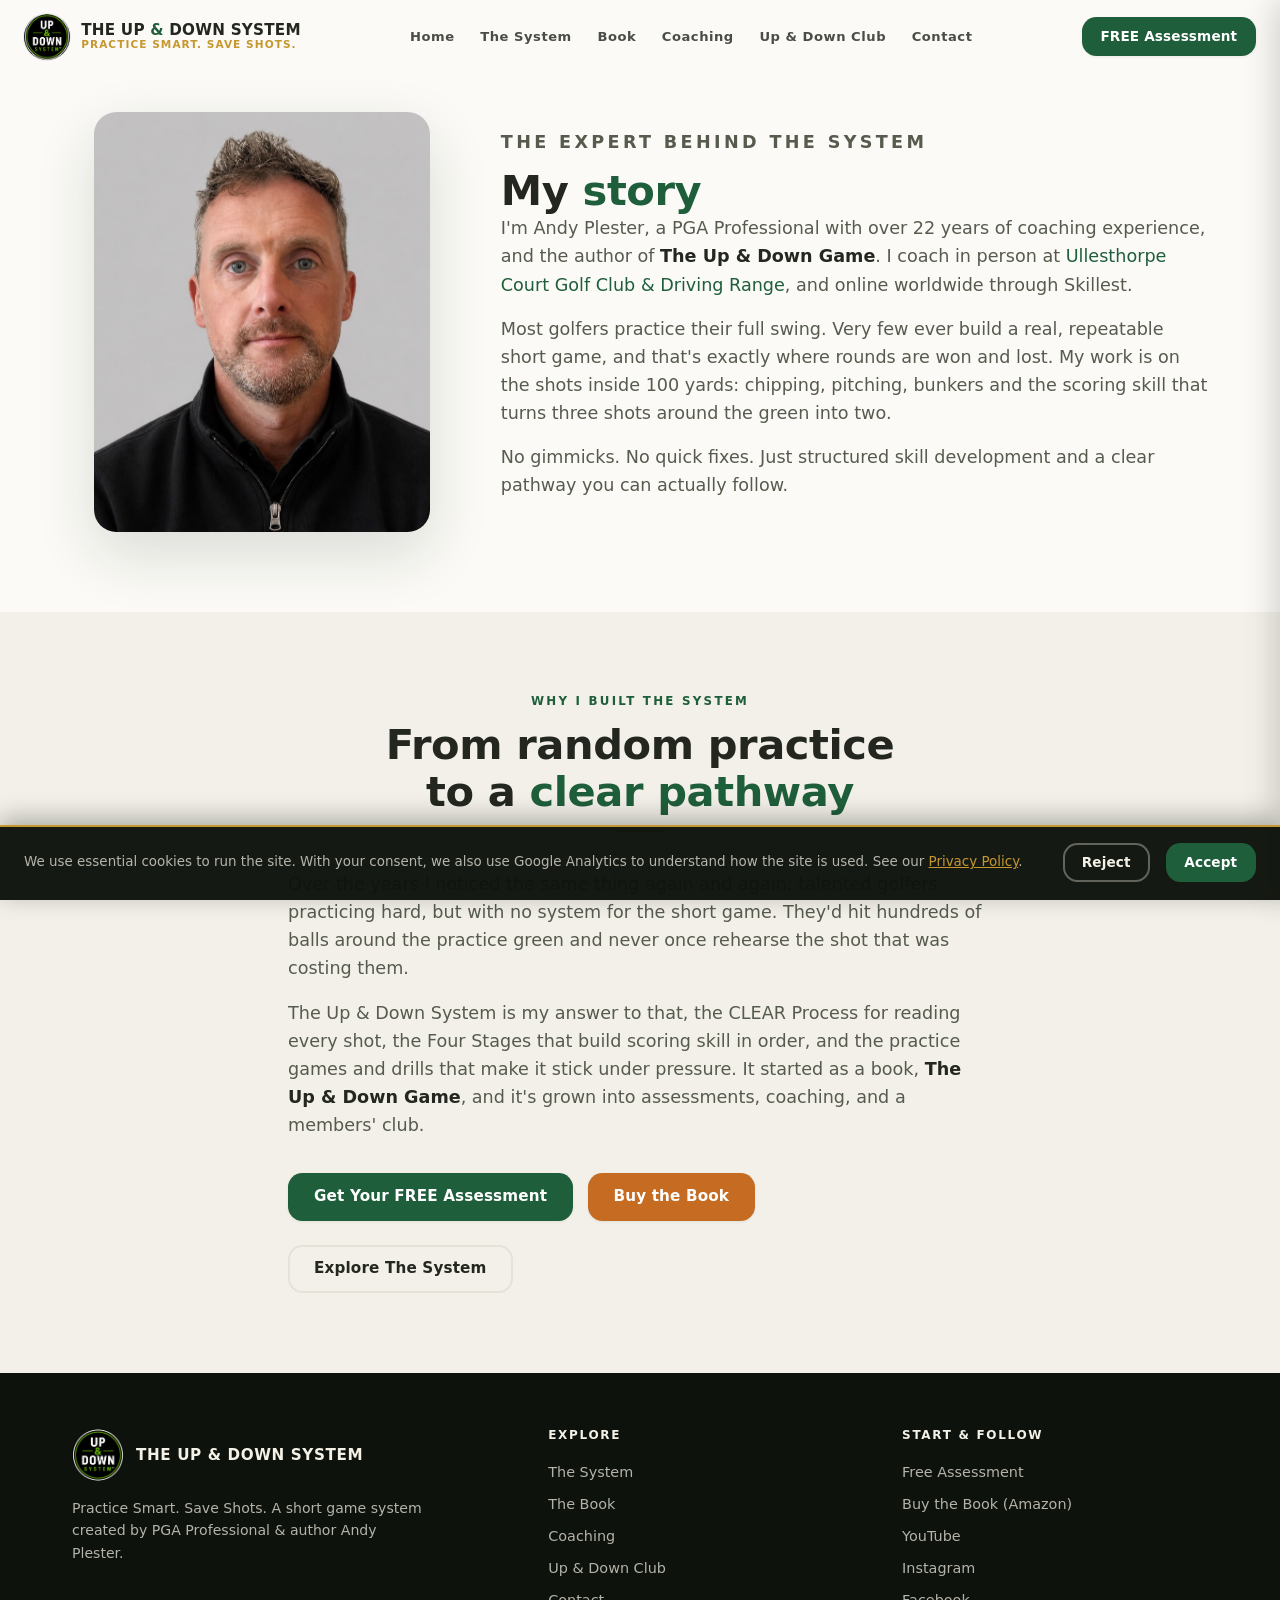
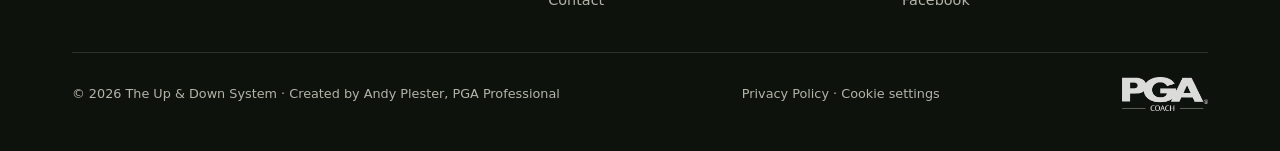
==== about.html @ eadbabe5 "Preview of number 20" ====
<!DOCTYPE html>
<html lang="en">
<head><meta name="robots" content="noindex, nofollow">
  <meta http-equiv="Content-Security-Policy" data-desk="site-policy" content="default-src 'self'; script-src 'self' 'unsafe-inline' https://www.googletagmanager.com/gtag/js; style-src 'self' 'unsafe-inline' https://fonts.googleapis.com; font-src 'self' https://fonts.gstatic.com data:; img-src 'self' data: https://www.google-analytics.com https://www.googletagmanager.com https://i.ytimg.com; media-src 'self'; connect-src 'self' https://www.google-analytics.com https://*.google-analytics.com https://*.analytics.google.com https://www.googletagmanager.com; frame-src https://www.youtube-nocookie.com https://www.youtube.com; form-action 'self' https://api.web3forms.com https://andyplestergolf.com; object-src 'none'; base-uri 'self'; worker-src 'none'; manifest-src 'self'">
  <meta charset="UTF-8">
  <meta name="viewport" content="width=device-width, initial-scale=1.0">
  <title>Andy Plester, The Story Behind The Up &amp; Down System</title>
  <meta name="description" content="Andy Plester is a PGA Professional and author of The Up & Down Game, with 22+ years helping golfers save shots around the green.">
  <link rel="canonical" href="https://andyplestergolf.com/about.html">
  <link rel="icon" href="logo-badge.jpeg">
  <link rel="preconnect" href="https://fonts.googleapis.com">
  <link rel="preconnect" href="https://fonts.gstatic.com" crossorigin>
  <link href="https://fonts.googleapis.com/css2?family=Syne:wght@400;500;600;700;800&display=swap" rel="stylesheet">
  <script>document.documentElement.className += " js";</script>
  <link rel="stylesheet" href="brand.css">
</head>
<body>
  <header class="site-header is-scrolled" id="top">
    <a href="index.html" class="brand-lockup" aria-label="The Up & Down System, home">
      <img src="logo-badge.jpeg" alt="The Up & Down System logo" width="46" height="46" class="brand-badge">
      <span class="brand-text">
        <span class="brand-name">THE UP <span class="amp">&amp;</span> DOWN SYSTEM</span>
        <span class="brand-strap">Practice Smart. Save Shots.</span>
      </span>
    </a>
    <nav class="nav" aria-label="Main">
      <a href="index.html" class="nav-link">Home</a>
      <a href="index.html#system" class="nav-link">The System</a>
      <a href="book.html" class="nav-link">Book</a>
      <a href="coaching.html" class="nav-link">Coaching</a>
      <a href="index.html#club" class="nav-link">Up &amp; Down Club</a>
      <a href="index.html#connect" class="nav-link">Contact</a>
    </nav>
    <a href="https://skillest.com/coach/andyplester#evaluation" class="btn btn-assessment btn-sm header-cta" target="_blank" rel="noopener">FREE Assessment</a>
    <button type="button" class="menu-toggle" aria-label="Open menu" aria-expanded="false" aria-controls="mobile-menu">
      <span class="menu-toggle-bar"></span><span class="menu-toggle-bar"></span><span class="menu-toggle-bar"></span>
    </button>
  </header>
  <nav class="mobile-menu" id="mobile-menu" aria-label="Mobile" aria-hidden="true">
    <a href="index.html" class="mobile-link">Home</a>
    <a href="index.html#system" class="mobile-link">The System</a>
    <a href="book.html" class="mobile-link">Book</a>
    <a href="coaching.html" class="mobile-link">Coaching</a>
    <a href="index.html#club" class="mobile-link">Up &amp; Down Club</a>
    <a href="index.html#connect" class="mobile-link">Contact</a>
    <a href="https://skillest.com/coach/andyplester#evaluation" class="btn btn-assessment" target="_blank" rel="noopener">Get Your FREE Assessment</a>
  </nav>
  <div class="menu-backdrop" aria-hidden="true"></div>

  <main>
    <section class="section" style="padding-top:calc(var(--header-h) + 2rem)">
      <div class="wrap">
        <div class="about-grid">
          <div class="about-photo reveal">
            <div class="media-frame">
              <img class="zoom" src="andy-portrait.jpeg" alt="Andy Plester, PGA Professional" width="1638" height="2048">
            </div>
          </div>
          <div class="about-body reveal">
            <p class="eyebrow">The expert behind the system</p>
            <h1 class="section-title">My <em>story</em></h1>
            <p>I'm Andy Plester, a PGA Professional with over 22 years of coaching experience, and the author of <strong>The Up &amp; Down Game</strong>. I coach in person at <a href="https://maps.google.com/?q=Ullesthorpe+Court+Golf+Club" target="_blank" rel="noopener">Ullesthorpe Court Golf Club &amp; Driving Range</a>, and online worldwide through Skillest.</p>
            <p>Most golfers practice their full swing. Very few ever build a real, repeatable short game, and that's exactly where rounds are won and lost. My work is on the shots inside 100 yards: chipping, pitching, bunkers and the scoring skill that turns three shots around the green into two.</p>
            <p>No gimmicks. No quick fixes. Just structured skill development and a clear pathway you can actually follow.</p>
          </div>
        </div>
      </div>
    </section>

    <section class="section" style="background:var(--panel)">
      <div class="wrap">
        <div class="section-head center reveal">
          <p class="eyebrow">Why I built the system</p>
          <h2 class="section-title">From random practice to a <em>clear pathway</em></h2>
          <div class="gold-rule"></div>
        </div>
        <div class="about-body reveal" style="max-width:44rem;margin:0 auto">
          <p>Over the years I noticed the same thing again and again: talented golfers practicing hard, but with no system for the short game. They'd hit hundreds of balls around the practice green and never once rehearse the shot that was costing them.</p>
          <p>The Up &amp; Down System is my answer to that, the CLEAR Process for reading every shot, the Four Stages that build scoring skill in order, and the practice games and drills that make it stick under pressure. It started as a book, <strong>The Up &amp; Down Game</strong>, and it's grown into assessments, coaching, and a members' club.</p>
          <div class="hero-cta" style="margin-top:1.5rem">
            <a href="https://skillest.com/coach/andyplester#evaluation" class="btn btn-assessment" target="_blank" rel="noopener">Get Your FREE Assessment</a>
            <a href="https://www.amazon.co.uk/dp/B0H3FBJCKP" class="btn btn-book" target="_blank" rel="noopener">Buy the Book</a>
            <a href="index.html#system" class="btn btn-ghost">Explore The System</a>
          </div>
        </div>
      </div>
    </section>
  </main>

  <footer class="site-footer">
    <div class="wrap">
      <div class="footer-top">
        <div>
          <div class="footer-brand">
            <img src="logo-badge.jpeg" alt="" width="52" height="52">
            <span class="fb-name">The Up &amp; Down System</span>
          </div>
          <p class="footer-strap">Practice Smart. Save Shots. A short game system created by PGA Professional &amp; author Andy Plester.</p>
        </div>
        <div class="footer-col">
          <h4>Explore</h4>
          <a href="index.html#system">The System</a>
          <a href="book.html">The Book</a>
          <a href="coaching.html">Coaching</a>
          <a href="index.html#club">Up &amp; Down Club</a>
          <a href="index.html#connect">Contact</a>
        </div>
        <div class="footer-col">
          <h4>Start &amp; Follow</h4>
          <a href="https://skillest.com/coach/andyplester#evaluation" target="_blank" rel="noopener">Free Assessment</a>
          <a href="https://www.amazon.co.uk/dp/B0H3FBJCKP" target="_blank" rel="noopener">Buy the Book (Amazon)</a>
          <a href="https://www.youtube.com/@andyplestergolf" target="_blank" rel="noopener">YouTube</a>
          <a href="https://www.instagram.com/andyplestergolf/" target="_blank" rel="noopener">Instagram</a>
          <a href="https://www.facebook.com/andyplestergolf/" target="_blank" rel="noopener">Facebook</a>
        </div>
      </div>
      <div class="footer-bottom">
        <span>© 2026 The Up &amp; Down System · Created by Andy Plester, PGA Professional</span>
        <span><a href="privacy.html">Privacy Policy</a> · <a href="#" data-cookie-settings>Cookie settings</a></span>
        <img src="PGA_Coach%20(1).png" alt="PGA Coach" class="footer-pga" width="120" height="34">
      </div>
    </div>
  </footer>

  <script src="brand.js"></script>
</body>
</html>
---- brand.css ----
/* ============================================================
   THE UP & DOWN SYSTEM — brand design system (light / premium)
   Deep Green #1F5E3B · Gold accent · White · Charcoal
   Single source of truth for all pages.
   ============================================================ */
:root{
  /* brand */
  --green:#1F5E3B; --green-dark:#17492D; --green-deep:#0E2A1B;
  --green-tint:rgba(31,94,59,.06); --green-line:rgba(31,94,59,.18);
  --gold:#C6972F; --gold-soft:#E8D9A0; --gold-tint:rgba(198,151,47,.14);
  /* CTA family */
  --orange:#C56B22; --orange-dark:#A85718;   /* Buy the Book */
  --blue:#2A5C8A;   --blue-dark:#224B72;      /* Join Coaching */
  /* surfaces + ink */
  --bg:#FBFAF6; --surface:#FFFFFF; --panel:#F2F0E8; --panel-2:#ECE9DE;
  --dark:#0E120C;                              /* near-black showcase band */
  --ink:#23271F; --ink-soft:#565B4E; --ink-faint:#8A8F81; --line:#E5E2D7;
  --on-dark:#F4F1E6; --on-dark-soft:rgba(244,241,230,.72);
  /* radius + shadow + type */
  --radius-s:.55rem; --radius:.9rem; --radius-l:1.4rem; --pill:999px;
  --shadow-sm:0 1px 3px rgba(20,40,30,.07);
  --shadow:0 8px 26px rgba(20,40,30,.10);
  --shadow-lg:0 22px 60px rgba(20,40,30,.14);
  --font-display:"Syne",system-ui,-apple-system,"Segoe UI",sans-serif;
  --font-sans:system-ui,-apple-system,"Segoe UI",Roboto,Helvetica,Arial,sans-serif;
  --maxw:74rem;
  --header-h:5rem;
}

*,*::before,*::after{box-sizing:border-box}
html{scroll-behavior:smooth}
body{margin:0;background:var(--bg);color:var(--ink);font-family:var(--font-sans);
  line-height:1.6;-webkit-font-smoothing:antialiased;font-size:16px}
a{color:var(--green);text-decoration:none}
a:hover{text-decoration:underline}
img{max-width:100%;display:block}
h1,h2,h3,h4{font-family:var(--font-display);font-weight:700;line-height:1.12;
  letter-spacing:-.01em;text-wrap:balance;margin:0;color:var(--ink)}
p{margin:0 0 1rem}
strong{color:var(--ink)}
:focus-visible{outline:3px solid var(--gold);outline-offset:2px;border-radius:3px}

.wrap{max-width:var(--maxw);margin:0 auto;padding:0 1.5rem}
.eyebrow{font-size:.74rem;font-weight:700;letter-spacing:.19em;text-transform:uppercase;
  color:var(--green);margin:0 0 .7rem}
.eyebrow.on-dark{color:var(--gold)}
.lead{font-size:1.12rem;color:var(--ink-soft)}
.muted{color:var(--ink-soft)}
.center{text-align:center}
.gold-rule{height:2px;width:3rem;background:var(--gold);border-radius:2px;margin:.9rem 0 0}
.center .gold-rule{margin-left:auto;margin-right:auto}

/* ---------- buttons ---------- */
.btn{display:inline-flex;align-items:center;justify-content:center;text-align:center;gap:.5rem;font-family:var(--font-sans);
  font-weight:700;font-size:.95rem;letter-spacing:.01em;line-height:1;
  padding:.9rem 1.5rem;border-radius:var(--radius);border:2px solid transparent;
  cursor:pointer;transition:transform .15s ease,box-shadow .2s ease,background .2s ease,color .2s;
  box-shadow:var(--shadow-sm)}
.btn:hover{text-decoration:none;transform:translateY(-2px);box-shadow:var(--shadow)}
.btn-assessment{background:var(--green);color:#fff}
.btn-assessment:hover{background:var(--green-dark);color:#fff}
.btn-book{background:var(--orange);color:#fff}
.btn-book:hover{background:var(--orange-dark);color:#fff}
.btn-coaching{background:var(--blue);color:#fff}
.btn-coaching:hover{background:var(--blue-dark);color:#fff}
.btn-gold{background:var(--gold);color:#2A2410}
.btn-gold:hover{background:#B3861F;color:#2A2410}
.btn-white{background:#fff;color:var(--ink);border-color:var(--line)}
.btn-white:hover{background:#fff;color:var(--green);border-color:var(--green)}
.btn-dark{background:var(--dark);color:#fff}
.btn-dark:hover{background:#23271F;color:#fff}
.btn-ghost{background:transparent;color:var(--ink);border-color:var(--line);box-shadow:none}
.btn-ghost:hover{border-color:var(--green);color:var(--green);background:var(--green-tint)}
.btn-ghost.on-dark{color:var(--on-dark);border-color:rgba(244,241,230,.35)}
.btn-ghost.on-dark:hover{border-color:var(--gold);color:var(--gold);background:rgba(198,151,47,.1)}
.btn-lg{padding:1.05rem 1.9rem;font-size:1.02rem}
.btn-sm{padding:.65rem 1.05rem;font-size:.85rem}

/* ---------- header ---------- */
.site-header{position:fixed;top:0;left:0;right:0;z-index:100;
  display:flex;align-items:center;justify-content:space-between;gap:1.25rem;
  padding:.85rem 1.5rem;background:rgba(251,250,246,0);
  transition:background .3s ease,box-shadow .3s ease,border-color .3s;
  border-bottom:1px solid transparent}
.site-header.is-scrolled{background:rgba(251,250,246,.92);backdrop-filter:blur(10px);
  box-shadow:var(--shadow-sm);border-bottom-color:var(--line)}
.brand-lockup{display:flex;align-items:center;gap:.7rem;flex-shrink:0}
.brand-lockup:hover{text-decoration:none}
.brand-badge{width:46px;height:46px;border-radius:50%;object-fit:cover;flex:none;
  box-shadow:0 0 0 1px rgba(0,0,0,.06)}
.brand-text{display:flex;flex-direction:column;line-height:1.05}
.brand-name{font-family:var(--font-sans);font-weight:800;font-size:.95rem;
  letter-spacing:.015em;text-transform:uppercase;color:var(--ink);line-height:1}
.brand-name .amp{color:var(--green)}
.brand-strap{font-size:.66rem;letter-spacing:.1em;text-transform:uppercase;color:var(--gold);font-weight:700}
.nav{display:flex;align-items:center;gap:1.6rem}
.nav-link{font-size:.82rem;font-weight:600;letter-spacing:.04em;color:var(--ink);opacity:.82;
  transition:opacity .2s,color .2s}
.nav-link:hover{opacity:1;color:var(--green);text-decoration:none}
.nav-link .soon{font-size:.6rem;letter-spacing:.08em;text-transform:uppercase;color:var(--gold);
  vertical-align:super;margin-left:.15rem;font-weight:700}
.header-cta{flex-shrink:0}
.menu-toggle{display:none;width:44px;height:44px;border:none;background:transparent;
  flex-direction:column;justify-content:center;align-items:center;gap:5px;cursor:pointer;
  -webkit-tap-highlight-color:transparent}
.menu-toggle-bar{width:22px;height:2px;background:var(--ink);border-radius:2px;
  transition:transform .25s,opacity .25s}
.site-header.is-open .menu-toggle-bar:nth-child(1){transform:translateY(7px) rotate(45deg)}
.site-header.is-open .menu-toggle-bar:nth-child(2){opacity:0}
.site-header.is-open .menu-toggle-bar:nth-child(3){transform:translateY(-7px) rotate(-45deg)}

.mobile-menu{position:fixed;top:0;right:0;width:300px;max-width:86vw;height:100dvh;
  background:var(--surface);box-shadow:-6px 0 30px rgba(0,0,0,.16);
  padding:5.5rem 1.5rem 2rem;display:flex;flex-direction:column;gap:.35rem;z-index:98;
  transform:translateX(100%);transition:transform .3s ease}
.site-header.is-open ~ .mobile-menu,.mobile-menu.is-open{transform:translateX(0)}
.mobile-link{font-size:1rem;font-weight:600;color:var(--ink);padding:.85rem 0;
  border-bottom:1px solid var(--line)}
.mobile-link:hover{color:var(--green);text-decoration:none}
.mobile-menu .btn{margin-top:1.1rem;justify-content:center}
.menu-backdrop{position:fixed;inset:0;background:rgba(14,18,12,.5);z-index:97;opacity:0;
  pointer-events:none;transition:opacity .3s}
.menu-backdrop.is-visible{opacity:1;pointer-events:auto}

/* ---------- sections ---------- */
.section{padding:5rem 0}
.section-tight{padding:3.25rem 0}
.section-head{max-width:44rem;margin:0 0 2.4rem}
.section-head.center{margin-left:auto;margin-right:auto}
.section-title{font-size:clamp(1.7rem,4vw,2.6rem)}
.section-title em{font-style:normal;color:var(--green)}
.section-intro{margin:.85rem 0 0;font-size:1.08rem;color:var(--ink-soft)}

/* ---------- hero ---------- */
.hero{padding:calc(var(--header-h) + 2.5rem) 0 4rem;position:relative;overflow:hidden}
.hero-grid{display:grid;gap:2.5rem;align-items:center;grid-template-columns:1fr}
@media(min-width:900px){.hero-grid{grid-template-columns:1.05fr .95fr;gap:3.5rem}}
.hero h1{font-size:clamp(2.3rem,5.6vw,4rem);line-height:1.05;margin:.4rem 0 0}
.hero h1 em{font-style:normal;color:var(--green)}
.hero-sub{font-size:1.15rem;color:var(--ink-soft);margin:1.3rem 0 .4rem;max-width:34rem}
.hero-credit{display:inline-flex;align-items:center;gap:.7rem;margin:0 0 1.9rem;
  background:var(--surface);border:1px solid var(--line);border-radius:var(--pill);
  padding:.4rem .9rem .4rem .45rem;box-shadow:var(--shadow-sm)}
.hero-credit img{width:42px;height:42px;border-radius:50%;object-fit:cover;flex:none;
  box-shadow:0 0 0 2px var(--gold)}
.hero-credit span{font-size:.82rem;line-height:1.3;color:var(--ink-soft)}
.hero-credit b{color:var(--ink);font-size:.9rem}
.hero-cta{display:flex;flex-wrap:wrap;gap:.9rem}
.hero-modes{display:flex;flex-wrap:wrap;gap:.7rem;margin-top:.85rem}
.hero-venue{margin:.85rem 0 0;font-size:.85rem;color:var(--ink-faint)}
.hero-venue a{color:var(--green);font-weight:600;text-decoration:underline;text-underline-offset:2px}
@media(max-width:560px){
  .hero-cta,.hero-modes{display:grid;grid-template-columns:minmax(0,1fr) minmax(0,1fr);gap:.6rem}
  .hero-cta .btn,.hero-modes .btn{display:flex;align-items:center;justify-content:center;min-width:0;text-align:center;padding:.8rem .5rem;font-size:.8rem;line-height:1.25;white-space:normal;overflow-wrap:break-word}
}
.cards-note a{color:var(--green);font-weight:600;text-decoration:underline}
.hero-media{position:relative}
.hero-media .media-frame{max-height:34rem}
.hero-media .media-frame img{height:clamp(20rem,48vw,34rem);object-position:center 26%}
.hero-media::after{content:"";position:absolute;inset:auto -1rem -1rem auto;width:9rem;height:9rem;
  border:2px solid var(--gold);border-radius:var(--radius-l);z-index:-1}
@media(max-width:899px){.hero-media::after{display:none}}

/* ---------- free assessment journey ---------- */
.assessment-panel{background:var(--surface);border:2px solid var(--green);border-radius:var(--radius-l);
  box-shadow:var(--shadow-lg);padding:2.5rem 1.35rem}
@media(min-width:760px){.assessment-panel{padding:3.5rem 3rem}}
.assessment-panel .section-head{margin-bottom:2.25rem}
.assessment-steps{list-style:none;padding:0;margin:0 auto 2.3rem;display:grid;gap:1rem;max-width:62rem}
@media(min-width:760px){.assessment-steps{grid-template-columns:repeat(3,1fr);gap:1.25rem}}
.assessment-steps li{display:flex;align-items:flex-start;gap:.9rem;background:var(--green-tint);
  border:1px solid var(--green-line);border-radius:var(--radius);padding:1.25rem}
.assessment-steps li>span{width:2rem;height:2rem;display:flex;align-items:center;justify-content:center;flex:none;
  border-radius:50%;background:var(--green);color:#fff;font-weight:800}
.assessment-steps h3{font-size:1rem;margin:.15rem 0 .35rem}
.assessment-steps p{font-size:.9rem;color:var(--ink-soft);margin:0;line-height:1.5}
.assessment-action{text-align:center}
.assessment-action p{font-size:.82rem;color:var(--ink-faint);margin:.75rem 0 0}

/* ---------- recurring coaching focus ---------- */
.coaching-focus{display:grid;gap:2rem;align-items:center;max-width:56rem;margin:0 auto}
@media(min-width:760px){.coaching-focus{grid-template-columns:minmax(17rem,.8fr) minmax(0,1.2fr);gap:3rem}}
.coaching-focus .card{padding:2rem}
.coaching-focus-copy h3{font-size:clamp(1.35rem,3vw,1.8rem);margin-bottom:.8rem}
.coaching-focus-copy p{color:var(--ink-soft)}
.check-list{list-style:none;padding:0;margin:1.2rem 0;display:grid;gap:.65rem}
.check-list li{position:relative;padding-left:1.75rem;font-weight:650;color:var(--ink)}
.check-list li::before{content:"✓";position:absolute;left:0;color:var(--green);font-weight:900}
.secondary-options{font-size:.88rem}

/* ---------- FAQs ---------- */
.faq-section{background:var(--panel)}
.faq-list{max-width:48rem;margin:0 auto 2rem;display:grid;gap:.75rem}
.faq-list details{background:var(--surface);border:1px solid var(--line);border-radius:var(--radius);
  box-shadow:var(--shadow-sm);padding:0 1.25rem}
.faq-list summary{cursor:pointer;font-weight:750;color:var(--ink);padding:1rem 2rem 1rem 0}
.faq-list details p{color:var(--ink-soft);margin:-.15rem 0 1.15rem;max-width:42rem}

/* reusable image frame (crisp corners + overflow for zoom-in reveal) */
.media-frame{position:relative;border-radius:var(--radius-l);overflow:hidden;box-shadow:var(--shadow-lg)}
.media-frame img{width:100%;height:100%;object-fit:cover;display:block}
.hero-badge{position:absolute;left:-.75rem;bottom:1.25rem;background:var(--surface);
  border-radius:var(--radius);box-shadow:var(--shadow);padding:.7rem 1rem;display:flex;
  align-items:center;gap:.6rem;max-width:15rem}
.hero-badge img{width:40px;height:40px;border-radius:50%}
.hero-badge span{font-size:.78rem;line-height:1.3;color:var(--ink-soft)}
.hero-badge b{color:var(--ink);display:block;font-size:.82rem}

/* ---------- book (split) ---------- */
.book{background:var(--panel);border-radius:var(--radius-l)}
.book-grid{display:grid;gap:2.5rem;align-items:center;grid-template-columns:1fr;
  padding:2.5rem 1.75rem}
@media(min-width:820px){.book-grid{grid-template-columns:18rem 1fr;gap:3.5rem;padding:3.5rem 3rem}}
.book-cover-wrap{display:flex;justify-content:center;min-width:0}
.book-cover{width:100%;max-width:15rem;margin:0 auto;transform:rotate(-2deg);
  transition:transform .45s cubic-bezier(.22,.61,.36,1)}
.book-cover:hover{transform:rotate(0) translateY(-5px)}
.book-cover img{width:100%;height:auto;border-radius:.2rem .55rem .55rem .2rem;
  box-shadow:-10px 14px 34px rgba(10,20,14,.34), 0 2px 6px rgba(10,20,14,.2)}
/* CSS book mock-up (placeholder until a real cover render is dropped in) */
.book-mock{position:relative;width:15rem;aspect-ratio:2/3;border-radius:.35rem .8rem .8rem .35rem;
  background:linear-gradient(150deg,var(--green-dark),var(--green) 60%,var(--green-deep));
  box-shadow:var(--shadow-lg),inset 14px 0 0 rgba(0,0,0,.22),inset 18px 0 0 rgba(255,255,255,.06);
  color:var(--on-dark);padding:2.2rem 1.4rem 1.4rem 2.2rem;display:flex;flex-direction:column;
  transform:rotate(-2deg);transition:transform .4s ease}
.book-mock:hover{transform:rotate(0) translateY(-4px)}
.book-mock .bm-kicker{font-size:.6rem;letter-spacing:.22em;text-transform:uppercase;color:var(--gold-soft)}
.book-mock .bm-title{font-family:var(--font-display);font-weight:800;font-size:1.75rem;
  line-height:1.05;margin-top:.5rem;text-transform:uppercase}
.book-mock .bm-title .amp{color:var(--gold)}
.book-mock .bm-rule{height:2px;width:2.2rem;background:var(--gold);margin:1rem 0;border-radius:2px}
.book-mock .bm-author{margin-top:auto;font-size:.8rem;letter-spacing:.04em;color:var(--on-dark-soft)}
.book-mock .bm-author b{color:var(--on-dark);display:block;font-size:.92rem}
.book h2{font-size:clamp(1.6rem,3.6vw,2.3rem)}
.book-blurb{font-size:1.05rem;color:var(--ink-soft);margin:1rem 0 1.4rem;max-width:34rem}
.clear-list{list-style:none;padding:0;margin:0 0 1.6rem;display:grid;gap:.7rem}
.clear-list li{display:flex;gap:.8rem;align-items:center;font-size:.96rem;color:var(--ink-soft)}
.clear-list .cl{font-family:var(--font-sans);font-weight:800;color:#fff;background:var(--green);
  font-size:.85rem;flex:none;width:1.75rem;height:1.75rem;border-radius:50%;display:inline-flex;
  align-items:center;justify-content:center;letter-spacing:0}
.clear-list b{color:var(--ink)}
/* CLEAR detail rows (book page) */
.clear-detail{display:flex;gap:1rem;align-items:flex-start;background:var(--surface);
  border:1px solid var(--line);border-radius:var(--radius);box-shadow:var(--shadow-sm);
  padding:1.2rem 1.35rem;max-width:44rem;margin:0 auto;width:100%}
.clear-detail .cl-badge{flex:none;width:2.4rem;height:2.4rem;border-radius:50%;background:var(--green);
  color:#fff;font-family:var(--font-sans);font-weight:800;font-size:1.15rem;display:inline-flex;
  align-items:center;justify-content:center}
.clear-detail h3{font-size:1.1rem;margin:0 0 .3rem}
.clear-detail p{margin:0;font-size:.92rem;color:var(--ink-soft)}
.book-cta{display:flex;flex-wrap:wrap;gap:.85rem;align-items:center;margin-bottom:1.3rem}
.book-meta{display:flex;flex-wrap:wrap;gap:.5rem .9rem;align-items:center;font-size:.82rem;color:var(--ink-faint)}
.book-meta .stars{color:var(--gold);letter-spacing:.1em}
.book-meta .tag{background:var(--surface);border:1px solid var(--line);border-radius:var(--pill);
  padding:.25rem .7rem;font-weight:600;color:var(--ink-soft)}

/* ---------- trust bar ---------- */
.trust{background:var(--green-deep);color:var(--on-dark)}
.trust-inner{display:grid;grid-template-columns:repeat(2,1fr);gap:1.4rem 1rem;
  padding:2.4rem 0}
@media(min-width:720px){.trust-inner{grid-template-columns:repeat(5,1fr)}}
.trust-item{display:flex;flex-direction:column;align-items:center;text-align:center;gap:.55rem}
.trust-item svg{width:26px;height:26px;stroke:var(--gold);fill:none;stroke-width:1.6}
.trust-item span{font-size:.82rem;font-weight:600;letter-spacing:.02em;line-height:1.3;color:var(--on-dark)}

/* ---------- what is the system (3-step flow) ---------- */
.steps{display:grid;grid-template-columns:repeat(3,1fr);gap:2rem 1.25rem;margin-top:3rem;position:relative}
/* connecting line behind the icon row (desktop) */
.steps::before{content:"";position:absolute;top:2.4rem;left:16.66%;right:16.66%;height:2px;
  background:linear-gradient(90deg,transparent,var(--gold) 12%,var(--gold) 88%,transparent);z-index:0}
.step{position:relative;z-index:1;display:flex;flex-direction:column;align-items:center;text-align:center}
.step-icon{position:relative;width:4.8rem;height:4.8rem;border-radius:50%;background:var(--surface);
  border:2px solid var(--gold);display:flex;align-items:center;justify-content:center;
  margin-bottom:1.2rem;box-shadow:var(--shadow)}
.step-icon svg{width:28px;height:28px;stroke:var(--green);fill:none;stroke-width:1.6;
  stroke-linecap:round;stroke-linejoin:round}
.step-icon .n{position:absolute;top:-.35rem;right:-.35rem;width:1.6rem;height:1.6rem;border-radius:50%;
  background:var(--green);color:#fff;font-size:.78rem;font-weight:700;display:flex;align-items:center;
  justify-content:center;box-shadow:var(--shadow-sm);font-variant-numeric:tabular-nums}
.step h3{font-size:1.15rem;margin-bottom:.45rem}
.step p{font-size:.92rem;color:var(--ink-soft);margin:0;max-width:16rem}
.steps-caption{text-align:center;margin-top:2.6rem;font-size:.98rem;color:var(--ink-soft);
  max-width:40rem;margin-left:auto;margin-right:auto}
.steps-caption b{color:var(--green)}
@media(max-width:640px){
  .steps{grid-template-columns:1fr;gap:1.9rem;max-width:22rem;margin-left:auto;margin-right:auto}
  .steps::before{display:none}
}

/* ---------- start here cards ---------- */
.cards{display:grid;gap:1.25rem;grid-template-columns:1fr}
@media(min-width:600px){.cards{grid-template-columns:1fr 1fr}}
@media(min-width:1000px){.cards{grid-template-columns:1.15fr 1fr 1fr 1fr;align-items:stretch}}
.card{background:var(--surface);border:1px solid var(--line);border-radius:var(--radius-l);
  box-shadow:var(--shadow-sm);padding:1.6rem 1.4rem;display:flex;flex-direction:column;
  transition:transform .2s ease,box-shadow .2s ease}
.card:hover{transform:translateY(-4px);box-shadow:var(--shadow)}
.card.feature{border:2px solid var(--green);box-shadow:var(--shadow);padding:2rem 1.7rem 1.9rem}
.card--white{border:2px solid #fff;box-shadow:var(--shadow-lg)}
.card--gold{border:2px solid var(--gold);box-shadow:var(--shadow)}
.card--dark{border:2px solid var(--dark);box-shadow:var(--shadow)}
.card .tier{font-size:.7rem;font-weight:700;letter-spacing:.14em;text-transform:uppercase;
  color:var(--gold);margin-bottom:.6rem}
.card.feature .tier{color:var(--green)}
.card .price{font-family:var(--font-sans);font-weight:800;font-size:1.8rem;color:var(--ink);
  line-height:1;letter-spacing:-.02em;font-variant-numeric:tabular-nums}
.card.feature .price{color:var(--green);font-size:2.25rem}
.card.feature h3{font-size:1.15rem}
.card .price .per{font-size:.95rem;font-weight:600;color:var(--ink-faint);letter-spacing:0}
.card .price-local{font-size:.82rem;font-weight:600;color:var(--ink-faint);margin:.2rem 0 0}
.cards-note{text-align:center;margin-top:1.6rem;font-size:.85rem;color:var(--ink-faint)}
.card h3{font-family:var(--font-sans);font-weight:700;font-size:1.05rem;margin:.5rem 0 .85rem;color:var(--ink);text-wrap:balance}
.card ul{list-style:none;padding:0;margin:0 0 1.4rem;display:grid;gap:.45rem}
.card li{position:relative;padding-left:1.35rem;font-size:.9rem;color:var(--ink-soft)}
.card li::before{content:"";position:absolute;left:.1rem;top:.5rem;width:.5rem;height:.5rem;
  border-radius:50%;background:var(--gold)}
.card .btn{margin-top:auto;justify-content:center}
.card .badge-top{align-self:flex-start;background:var(--green-tint);color:var(--green);
  font-size:.68rem;font-weight:700;letter-spacing:.1em;text-transform:uppercase;
  padding:.25rem .6rem;border-radius:var(--pill);margin-bottom:.4rem}

/* ---------- four stages (dark showcase) ---------- */
.stages{background:var(--dark);color:var(--on-dark)}
.stages .section-title{color:var(--on-dark)}
.stages .section-intro{color:var(--on-dark-soft)}
.stage-cards{display:grid;grid-template-columns:repeat(4,1fr);gap:1.1rem;margin-top:2.8rem}
@media(max-width:900px){.stage-cards{grid-template-columns:1fr 1fr}}
@media(max-width:520px){.stage-cards{grid-template-columns:1fr}}
.stage-card{position:relative;background:linear-gradient(180deg,rgba(255,255,255,.055),rgba(255,255,255,.02));
  border:1px solid rgba(244,241,230,.14);border-radius:var(--radius-l);padding:1.6rem 1.4rem 1.5rem;
  overflow:hidden;transition:transform .2s ease,border-color .2s ease}
.stage-card:hover{transform:translateY(-4px);border-color:var(--sc,var(--gold))}
.stage-card::before{content:"";position:absolute;top:0;left:0;right:0;height:3px;background:var(--sc,var(--gold))}
.stage-card .sc-num{display:inline-flex;align-items:center;justify-content:center;width:2.6rem;height:2.6rem;
  border-radius:50%;background:var(--sc,var(--gold));color:#0E120C;font-family:var(--font-display);
  font-weight:800;font-size:1.15rem;margin-bottom:1rem}
.stage-card h3{color:var(--on-dark);font-size:1.1rem;margin:0 0 .55rem}
.stage-card .sc-tags{font-size:.66rem;font-weight:700;letter-spacing:.1em;text-transform:uppercase;
  color:var(--sc,var(--gold));margin-bottom:.6rem}
.stage-card p{margin:0;font-size:.88rem;color:var(--on-dark-soft);line-height:1.55}

/* ---------- results ---------- */
.results-grid{display:grid;gap:1.25rem;grid-template-columns:1fr}
@media(min-width:700px){.results-grid{grid-template-columns:1fr 1fr}}
.quote{background:var(--surface);border:1px solid var(--line);border-left:3px solid var(--green);
  border-radius:var(--radius);box-shadow:var(--shadow-sm);padding:1.4rem 1.5rem;margin:0}
.quote p{color:var(--ink-soft);font-size:.98rem;margin:0 0 .8rem}
.quote cite{font-style:normal;font-weight:700;color:var(--ink);font-size:.88rem}
.quote .stars{color:var(--gold);font-size:.85rem;letter-spacing:.1em;margin-bottom:.6rem}
.results-note{margin-top:1.5rem;font-size:.9rem;color:var(--ink-faint);text-align:center}

/* ---------- about ---------- */
.about-grid{display:grid;gap:2.5rem;align-items:center;grid-template-columns:1fr}
@media(min-width:760px){.about-grid{grid-template-columns:.7fr 1.3fr;gap:3rem}}
.about-photo{display:flex;justify-content:center}
.about-photo .media-frame{width:100%;max-width:21rem;aspect-ratio:4/5}
.about-photo .media-frame img{object-position:center 18%}
.about-body p{font-size:1.1rem;color:var(--ink-soft)}
.about-body .btn{margin-top:.6rem}

/* ---------- socials ---------- */
.social-grid{display:grid;gap:1rem;grid-template-columns:1fr;margin-top:.5rem}
@media(min-width:560px){.social-grid{grid-template-columns:repeat(2,1fr)}}
@media(min-width:900px){.social-grid{grid-template-columns:repeat(4,1fr)}}
.social-card{background:var(--surface);border:1px solid var(--line);border-radius:var(--radius);
  box-shadow:var(--shadow-sm);padding:1.2rem 1.3rem;transition:transform .2s,box-shadow .2s,border-color .2s}
.social-card:hover{transform:translateY(-3px);box-shadow:var(--shadow);border-color:var(--green-line);
  text-decoration:none}
.social-card .lbl{font-size:.7rem;letter-spacing:.14em;text-transform:uppercase;color:var(--green);font-weight:700}
.social-card .hnd{display:block;font-weight:700;color:var(--ink);margin-top:.3rem}
.video-embed{position:relative;width:min(100%,56rem);aspect-ratio:16/9;border-radius:var(--radius-l);overflow:hidden;
  box-shadow:var(--shadow);margin:0 auto 2rem;background:#000}
.video-embed iframe{position:absolute;inset:0;width:100%;height:100%;border:0}

/* ---------- club (coming soon) ---------- */
.club{background:linear-gradient(160deg,var(--green-deep),var(--green) 220%);color:var(--on-dark);
  border-radius:var(--radius-l)}
.club-inner{padding:3rem 1.75rem}
@media(min-width:820px){.club-inner{padding:4rem 3.5rem}}
.club .soon-tag{display:inline-block;background:var(--gold);color:var(--green-deep);font-weight:800;
  font-size:.68rem;letter-spacing:.14em;text-transform:uppercase;padding:.3rem .8rem;border-radius:var(--pill)}
.club h2{color:var(--on-dark);font-size:clamp(1.7rem,4vw,2.6rem);margin:1rem 0 .6rem}
.club-lead{color:var(--on-dark-soft);font-size:1.12rem;max-width:34rem}
.club-benefits{list-style:none;padding:0;margin:1.8rem 0;display:grid;gap:.7rem 1.5rem;
  grid-template-columns:1fr}
@media(min-width:640px){.club-benefits{grid-template-columns:1fr 1fr}}
.club-benefits li{display:flex;gap:.6rem;align-items:center;color:var(--on-dark);font-weight:600}
.club-benefits svg{width:18px;height:18px;stroke:var(--gold);fill:none;stroke-width:2;flex:none}

/* ---------- footer ---------- */
.site-footer{background:var(--dark);color:var(--on-dark-soft);padding:3.5rem 0 2.5rem}
.footer-top{display:grid;gap:2rem;grid-template-columns:1fr;margin-bottom:2.2rem}
@media(min-width:760px){.footer-top{grid-template-columns:1.4fr 1fr 1fr;gap:3rem}}
.footer-brand{display:flex;align-items:center;gap:.75rem;margin-bottom:1rem}
.footer-brand img{width:52px;height:52px;border-radius:50%}
.footer-brand .fb-name{font-family:var(--font-display);font-weight:800;color:var(--on-dark);
  letter-spacing:.04em;text-transform:uppercase;font-size:.95rem}
.footer-strap{font-size:.88rem;color:var(--on-dark-soft);max-width:22rem}
.footer-col h4{color:var(--on-dark);font-size:.75rem;letter-spacing:.14em;text-transform:uppercase;
  margin:0 0 .9rem;font-family:var(--font-sans);font-weight:700}
.footer-col a{display:block;color:var(--on-dark-soft);font-size:.9rem;padding:.28rem 0}
.footer-col a:hover{color:var(--gold);text-decoration:none}
.footer-bottom{border-top:1px solid rgba(244,241,230,.14);padding-top:1.5rem;
  display:flex;flex-wrap:wrap;gap:.6rem 1.5rem;align-items:center;justify-content:space-between;
  font-size:.8rem;color:var(--on-dark-soft)}
.footer-bottom a{color:var(--on-dark-soft)}
.footer-bottom a:hover{color:var(--gold)}
.footer-pga{height:34px;width:auto;opacity:.85}

/* ---------- cookie banner ---------- */
.privacy-banner{position:fixed;bottom:0;left:0;right:0;z-index:200;background:rgba(14,18,12,.97);
  color:var(--on-dark-soft);border-top:2px solid var(--gold);padding:1rem 1.5rem 1.15rem;
  display:flex;flex-wrap:wrap;align-items:center;justify-content:space-between;gap:1rem;
  box-shadow:0 -6px 24px rgba(0,0,0,.3)}
.privacy-banner[hidden]{display:none}
.privacy-banner p{margin:0;font-size:.84rem;flex:1;min-width:220px;line-height:1.5}
.privacy-banner a{color:var(--gold);text-decoration:underline}
.privacy-banner .pb-actions{display:flex;gap:1rem;align-items:center;flex-shrink:0}

/* ---------- forms (assessment / waiting list) ---------- */
.form-panel{background:var(--surface);border:1px solid var(--line);border-radius:var(--radius-l);
  box-shadow:var(--shadow);padding:2rem 1.75rem;max-width:38rem;margin:0 auto}
@media(min-width:640px){.form-panel{padding:2.5rem 2.5rem}}
.field{display:flex;flex-direction:column;gap:.4rem;margin-bottom:1.1rem}
.field label,.legend{font-size:.85rem;font-weight:700;color:var(--ink)}
.field .hint{font-weight:500;color:var(--ink-faint)}
.field input,.field textarea,.field select{font-family:var(--font-sans);font-size:1rem;color:var(--ink);
  background:var(--bg);border:1px solid var(--line);border-radius:var(--radius-s);padding:.7rem .85rem;
  transition:border-color .2s,box-shadow .2s}
.field textarea{min-height:5rem;resize:vertical}
.field input:focus,.field textarea:focus,.field select:focus{outline:none;border-color:var(--green);
  box-shadow:0 0 0 3px var(--green-tint)}
fieldset.field{border:none;padding:0;margin-bottom:1.1rem}
.radio-row{display:flex;gap:1.25rem;margin-top:.3rem}
.radio-row label{display:inline-flex;align-items:center;gap:.4rem;font-weight:500;color:var(--ink-soft)}
.form-disclaimer{font-size:.8rem;color:var(--ink-faint);line-height:1.55;margin:.4rem 0 1rem}
.form-consent{display:flex;gap:.6rem;align-items:flex-start;font-size:.85rem;color:var(--ink-soft);
  margin:0 0 1.3rem;cursor:pointer}
.form-consent input{margin-top:.15rem;flex:none;width:1.05rem;height:1.05rem;accent-color:var(--green)}
.form-consent a{color:var(--green);text-decoration:underline}
.honeypot{position:absolute;left:-9999px;height:0;width:0;overflow:hidden}
.thanks-panel{max-width:38rem;margin:0 auto;text-align:center;background:var(--surface);
  border:1px solid var(--line);border-radius:var(--radius-l);box-shadow:var(--shadow);padding:2.5rem 2rem}
.thanks-panel h2{font-size:1.6rem;margin-bottom:.6rem}
.thanks-panel .hero-cta{justify-content:center;margin-top:1.4rem}

/* ---------- reveal + motion ---------- */
/* hidden state only applies when JS is active (html.js) so no-JS users see everything */
html.js .reveal{opacity:0;transform:translateY(26px);
  transition:opacity .75s cubic-bezier(.22,.61,.36,1) var(--rd,0ms),
             transform .75s cubic-bezier(.22,.61,.36,1) var(--rd,0ms)}
html.js .reveal.in{opacity:1;transform:none}
/* subtle image zoom-in inside a revealing element */
html.js .reveal .zoom{transform:scale(1.09);transition:transform 1.3s cubic-bezier(.22,.61,.36,1) var(--rd,0ms)}
html.js .reveal.in .zoom{transform:scale(1)}

@media(max-width:860px){
  .nav,.header-cta{display:none}
  .menu-toggle{display:flex}
}
@media(prefers-reduced-motion:reduce){
  html{scroll-behavior:auto}
  html.js .reveal,html.js .reveal .zoom{opacity:1;transform:none;transition:none}
  *{animation-duration:.001ms !important;animation-iteration-count:1 !important;
    transition-duration:.001ms !important}
}
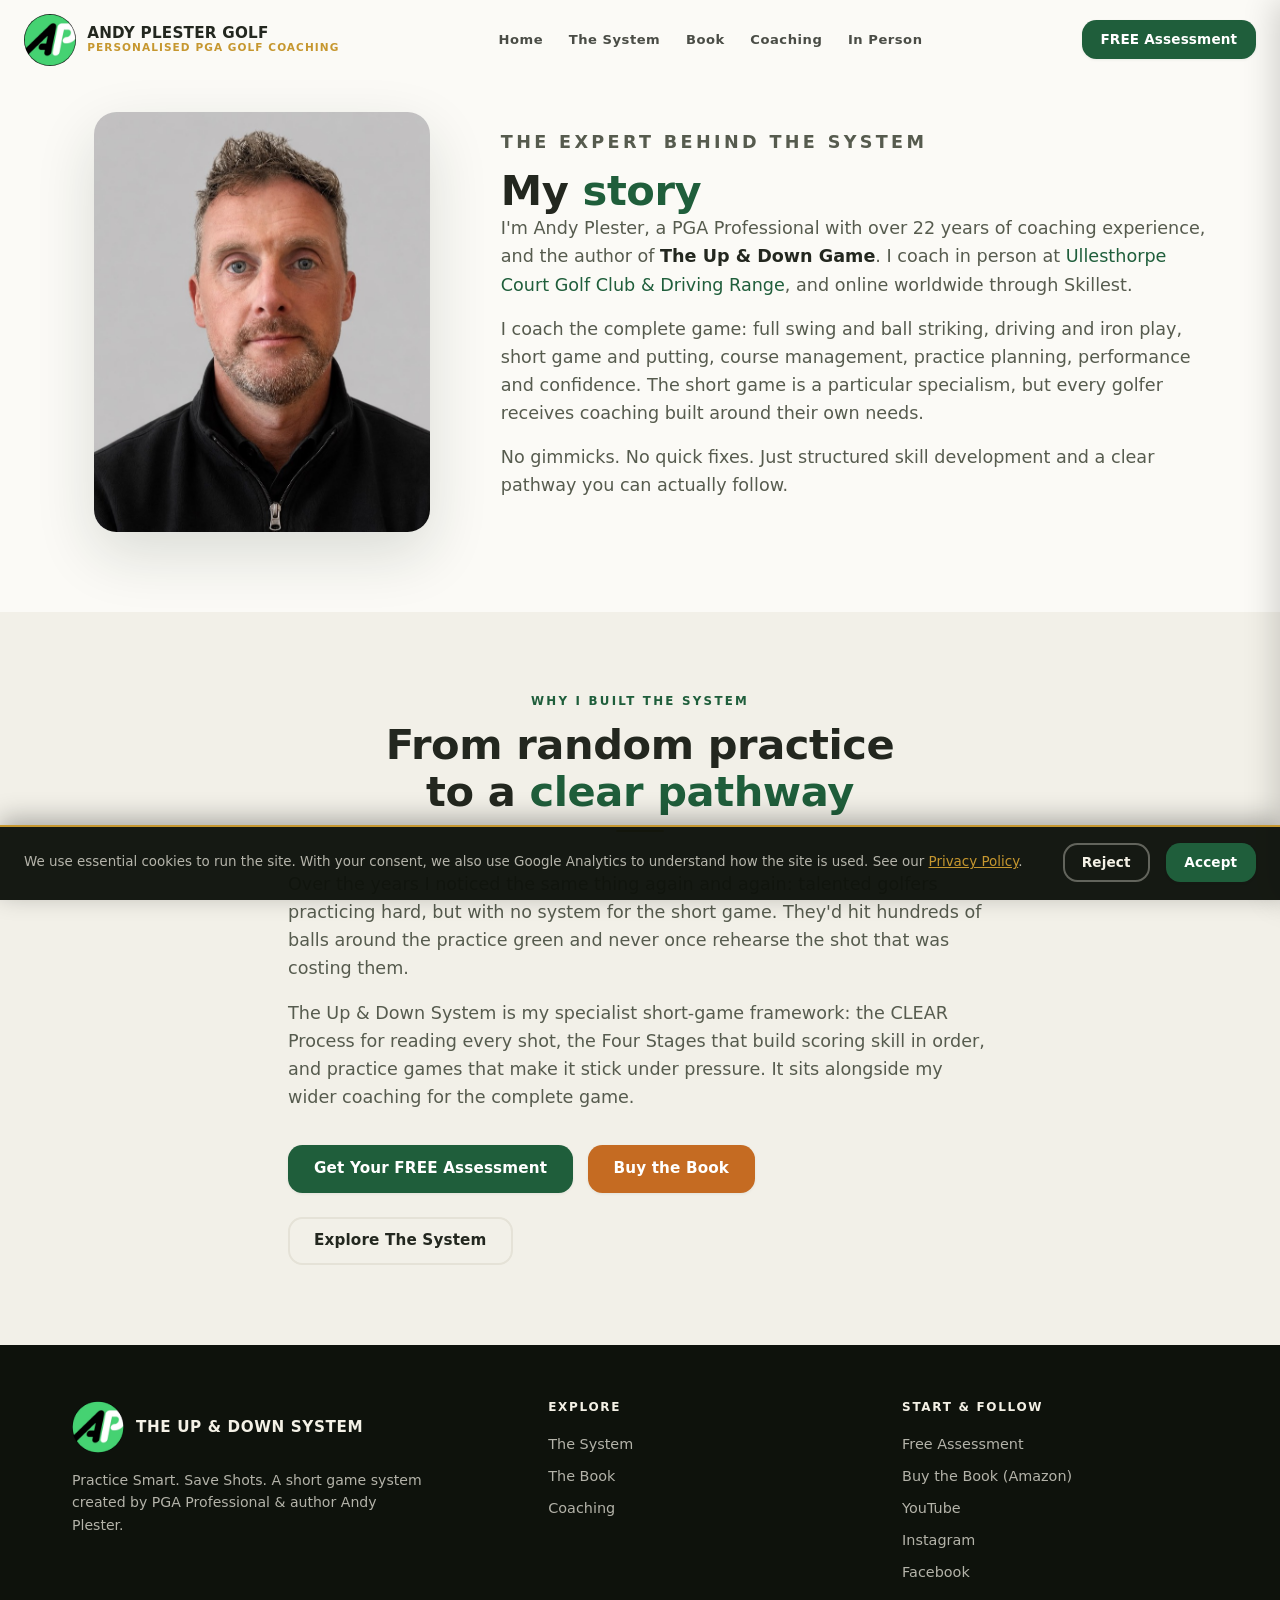
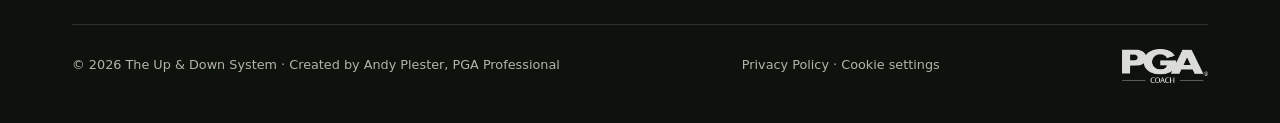
==== commit 23d86716: "Preview of number 25" ====
--- a/about.html
+++ b/about.html
@@ -7,7 +7,7 @@
   <title>Andy Plester, The Story Behind The Up &amp; Down System</title>
   <meta name="description" content="Andy Plester is a PGA Professional and author of The Up & Down Game, with 22+ years helping golfers save shots around the green.">
   <link rel="canonical" href="https://andyplestergolf.com/about.html">
-  <link rel="icon" href="logo-badge.jpeg">
+  <link rel="icon" href="images/ap-logo.png" type="image/png">
   <link rel="preconnect" href="https://fonts.googleapis.com">
   <link rel="preconnect" href="https://fonts.gstatic.com" crossorigin>
   <link href="https://fonts.googleapis.com/css2?family=Syne:wght@400;500;600;700;800&display=swap" rel="stylesheet">
@@ -17,19 +17,18 @@
 <body>
   <header class="site-header is-scrolled" id="top">
     <a href="index.html" class="brand-lockup" aria-label="The Up & Down System, home">
-      <img src="logo-badge.jpeg" alt="The Up & Down System logo" width="46" height="46" class="brand-badge">
+      <img src="images/ap-logo.png" alt="Andy Plester AP logo" width="52" height="52" class="brand-badge brand-badge--ap">
       <span class="brand-text">
-        <span class="brand-name">THE UP <span class="amp">&amp;</span> DOWN SYSTEM</span>
-        <span class="brand-strap">Practice Smart. Save Shots.</span>
+        <span class="brand-name">ANDY PLESTER GOLF</span>
+        <span class="brand-strap">Personalised PGA Golf Coaching</span>
       </span>
     </a>
     <nav class="nav" aria-label="Main">
       <a href="index.html" class="nav-link">Home</a>
-      <a href="index.html#system" class="nav-link">The System</a>
+      <a href="up-and-down-system.html" class="nav-link">The System</a>
       <a href="book.html" class="nav-link">Book</a>
       <a href="coaching.html" class="nav-link">Coaching</a>
-      <a href="index.html#club" class="nav-link">Up &amp; Down Club</a>
-      <a href="index.html#connect" class="nav-link">Contact</a>
+      <a href="index.html#in-person" class="nav-link">In Person</a>
     </nav>
     <a href="https://skillest.com/coach/andyplester#evaluation" class="btn btn-assessment btn-sm header-cta" target="_blank" rel="noopener">FREE Assessment</a>
     <button type="button" class="menu-toggle" aria-label="Open menu" aria-expanded="false" aria-controls="mobile-menu">
@@ -38,11 +37,10 @@
   </header>
   <nav class="mobile-menu" id="mobile-menu" aria-label="Mobile" aria-hidden="true">
     <a href="index.html" class="mobile-link">Home</a>
-    <a href="index.html#system" class="mobile-link">The System</a>
+    <a href="up-and-down-system.html" class="mobile-link">The System</a>
     <a href="book.html" class="mobile-link">Book</a>
     <a href="coaching.html" class="mobile-link">Coaching</a>
-    <a href="index.html#club" class="mobile-link">Up &amp; Down Club</a>
-    <a href="index.html#connect" class="mobile-link">Contact</a>
+    <a href="index.html#in-person" class="mobile-link">In Person</a>
     <a href="https://skillest.com/coach/andyplester#evaluation" class="btn btn-assessment" target="_blank" rel="noopener">Get Your FREE Assessment</a>
   </nav>
   <div class="menu-backdrop" aria-hidden="true"></div>
@@ -60,7 +58,7 @@
             <p class="eyebrow">The expert behind the system</p>
             <h1 class="section-title">My <em>story</em></h1>
             <p>I'm Andy Plester, a PGA Professional with over 22 years of coaching experience, and the author of <strong>The Up &amp; Down Game</strong>. I coach in person at <a href="https://maps.google.com/?q=Ullesthorpe+Court+Golf+Club" target="_blank" rel="noopener">Ullesthorpe Court Golf Club &amp; Driving Range</a>, and online worldwide through Skillest.</p>
-            <p>Most golfers practice their full swing. Very few ever build a real, repeatable short game, and that's exactly where rounds are won and lost. My work is on the shots inside 100 yards: chipping, pitching, bunkers and the scoring skill that turns three shots around the green into two.</p>
+            <p>I coach the complete game: full swing and ball striking, driving and iron play, short game and putting, course management, practice planning, performance and confidence. The short game is a particular specialism, but every golfer receives coaching built around their own needs.</p>
             <p>No gimmicks. No quick fixes. Just structured skill development and a clear pathway you can actually follow.</p>
           </div>
         </div>
@@ -76,11 +74,11 @@
         </div>
         <div class="about-body reveal" style="max-width:44rem;margin:0 auto">
           <p>Over the years I noticed the same thing again and again: talented golfers practicing hard, but with no system for the short game. They'd hit hundreds of balls around the practice green and never once rehearse the shot that was costing them.</p>
-          <p>The Up &amp; Down System is my answer to that, the CLEAR Process for reading every shot, the Four Stages that build scoring skill in order, and the practice games and drills that make it stick under pressure. It started as a book, <strong>The Up &amp; Down Game</strong>, and it's grown into assessments, coaching, and a members' club.</p>
+          <p>The Up &amp; Down System is my specialist short-game framework: the CLEAR Process for reading every shot, the Four Stages that build scoring skill in order, and practice games that make it stick under pressure. It sits alongside my wider coaching for the complete game.</p>
           <div class="hero-cta" style="margin-top:1.5rem">
             <a href="https://skillest.com/coach/andyplester#evaluation" class="btn btn-assessment" target="_blank" rel="noopener">Get Your FREE Assessment</a>
             <a href="https://www.amazon.co.uk/dp/B0H3FBJCKP" class="btn btn-book" target="_blank" rel="noopener">Buy the Book</a>
-            <a href="index.html#system" class="btn btn-ghost">Explore The System</a>
+            <a href="up-and-down-system.html" class="btn btn-ghost">Explore The System</a>
           </div>
         </div>
       </div>
@@ -92,18 +90,16 @@
       <div class="footer-top">
         <div>
           <div class="footer-brand">
-            <img src="logo-badge.jpeg" alt="" width="52" height="52">
+            <img src="images/ap-logo.png" alt="" width="52" height="52">
             <span class="fb-name">The Up &amp; Down System</span>
           </div>
           <p class="footer-strap">Practice Smart. Save Shots. A short game system created by PGA Professional &amp; author Andy Plester.</p>
         </div>
         <div class="footer-col">
           <h4>Explore</h4>
-          <a href="index.html#system">The System</a>
+          <a href="up-and-down-system.html">The System</a>
           <a href="book.html">The Book</a>
           <a href="coaching.html">Coaching</a>
-          <a href="index.html#club">Up &amp; Down Club</a>
-          <a href="index.html#connect">Contact</a>
         </div>
         <div class="footer-col">
           <h4>Start &amp; Follow</h4>
--- a/brand.css
+++ b/brand.css
@@ -88,6 +88,7 @@
 .brand-lockup:hover{text-decoration:none}
 .brand-badge{width:46px;height:46px;border-radius:50%;object-fit:cover;flex:none;
   box-shadow:0 0 0 1px rgba(0,0,0,.06)}
+.brand-badge--ap{width:52px;height:52px;object-fit:contain;border-radius:50%;box-shadow:none}
 .brand-text{display:flex;flex-direction:column;line-height:1.05}
 .brand-name{font-family:var(--font-sans);font-weight:800;font-size:.95rem;
   letter-spacing:.015em;text-transform:uppercase;color:var(--ink);line-height:1}
@@ -160,41 +161,6 @@
 .hero-media::after{content:"";position:absolute;inset:auto -1rem -1rem auto;width:9rem;height:9rem;
   border:2px solid var(--gold);border-radius:var(--radius-l);z-index:-1}
 @media(max-width:899px){.hero-media::after{display:none}}
-
-/* ---------- free assessment journey ---------- */
-.assessment-panel{background:var(--surface);border:2px solid var(--green);border-radius:var(--radius-l);
-  box-shadow:var(--shadow-lg);padding:2.5rem 1.35rem}
-@media(min-width:760px){.assessment-panel{padding:3.5rem 3rem}}
-.assessment-panel .section-head{margin-bottom:2.25rem}
-.assessment-steps{list-style:none;padding:0;margin:0 auto 2.3rem;display:grid;gap:1rem;max-width:62rem}
-@media(min-width:760px){.assessment-steps{grid-template-columns:repeat(3,1fr);gap:1.25rem}}
-.assessment-steps li{display:flex;align-items:flex-start;gap:.9rem;background:var(--green-tint);
-  border:1px solid var(--green-line);border-radius:var(--radius);padding:1.25rem}
-.assessment-steps li>span{width:2rem;height:2rem;display:flex;align-items:center;justify-content:center;flex:none;
-  border-radius:50%;background:var(--green);color:#fff;font-weight:800}
-.assessment-steps h3{font-size:1rem;margin:.15rem 0 .35rem}
-.assessment-steps p{font-size:.9rem;color:var(--ink-soft);margin:0;line-height:1.5}
-.assessment-action{text-align:center}
-.assessment-action p{font-size:.82rem;color:var(--ink-faint);margin:.75rem 0 0}
-
-/* ---------- recurring coaching focus ---------- */
-.coaching-focus{display:grid;gap:2rem;align-items:center;max-width:56rem;margin:0 auto}
-@media(min-width:760px){.coaching-focus{grid-template-columns:minmax(17rem,.8fr) minmax(0,1.2fr);gap:3rem}}
-.coaching-focus .card{padding:2rem}
-.coaching-focus-copy h3{font-size:clamp(1.35rem,3vw,1.8rem);margin-bottom:.8rem}
-.coaching-focus-copy p{color:var(--ink-soft)}
-.check-list{list-style:none;padding:0;margin:1.2rem 0;display:grid;gap:.65rem}
-.check-list li{position:relative;padding-left:1.75rem;font-weight:650;color:var(--ink)}
-.check-list li::before{content:"✓";position:absolute;left:0;color:var(--green);font-weight:900}
-.secondary-options{font-size:.88rem}
-
-/* ---------- FAQs ---------- */
-.faq-section{background:var(--panel)}
-.faq-list{max-width:48rem;margin:0 auto 2rem;display:grid;gap:.75rem}
-.faq-list details{background:var(--surface);border:1px solid var(--line);border-radius:var(--radius);
-  box-shadow:var(--shadow-sm);padding:0 1.25rem}
-.faq-list summary{cursor:pointer;font-weight:750;color:var(--ink);padding:1rem 2rem 1rem 0}
-.faq-list details p{color:var(--ink-soft);margin:-.15rem 0 1.15rem;max-width:42rem}
 
 /* reusable image frame (crisp corners + overflow for zoom-in reveal) */
 .media-frame{position:relative;border-radius:var(--radius-l);overflow:hidden;box-shadow:var(--shadow-lg)}
@@ -291,6 +257,31 @@
 .cards{display:grid;gap:1.25rem;grid-template-columns:1fr}
 @media(min-width:600px){.cards{grid-template-columns:1fr 1fr}}
 @media(min-width:1000px){.cards{grid-template-columns:1.15fr 1fr 1fr 1fr;align-items:stretch}}
+.cards--three{max-width:66rem;margin-left:auto;margin-right:auto}
+@media(min-width:1000px){.cards.cards--three{grid-template-columns:repeat(3,1fr);align-items:stretch}}
+.featured-plan{transform:translateY(-.45rem)}
+.featured-plan:hover{transform:translateY(-.7rem)}
+.section-cta{margin-top:2.25rem}
+.cta-panel{background:var(--green-deep);color:var(--on-dark);border-radius:var(--radius-l);padding:clamp(2rem,5vw,4rem);text-align:center}
+.cta-panel h2{color:var(--on-dark);font-size:clamp(1.7rem,4vw,2.7rem);margin-bottom:.75rem}
+.cta-panel p{max-width:42rem;margin:0 auto 1.5rem;color:var(--on-dark-soft)}
+.hero--coaching .hero-copy{opacity:1;transform:none}
+.final-cta{padding-top:0}
+.book-cover img{width:100%;height:auto;object-fit:contain}
+.footer{background:var(--green-deep);color:var(--on-dark);padding:3rem 0 1.5rem}
+.footer-grid{display:grid;grid-template-columns:1.3fr 1fr 1fr;gap:2rem}
+.footer-grid strong{display:block;color:#fff;margin-bottom:.65rem}
+.footer-grid p{color:var(--on-dark-soft);max-width:24rem}
+.footer-grid a{display:block;color:var(--on-dark-soft);margin:.4rem 0}
+.footer .footer-bottom{border-top:1px solid rgba(255,255,255,.14);margin-top:2rem;padding-top:1rem;color:var(--on-dark-soft);font-size:.85rem}
+@media(max-width:640px){
+  .brand-text{display:none}
+  .brand-badge--ap{width:44px;height:44px}
+  .featured-plan{transform:none}
+  .featured-plan:hover{transform:translateY(-4px)}
+  .book-cover{max-width:15rem;margin-inline:auto}
+  .footer-grid{grid-template-columns:1fr}
+}
 .card{background:var(--surface);border:1px solid var(--line);border-radius:var(--radius-l);
   box-shadow:var(--shadow-sm);padding:1.6rem 1.4rem;display:flex;flex-direction:column;
   transition:transform .2s ease,box-shadow .2s ease}
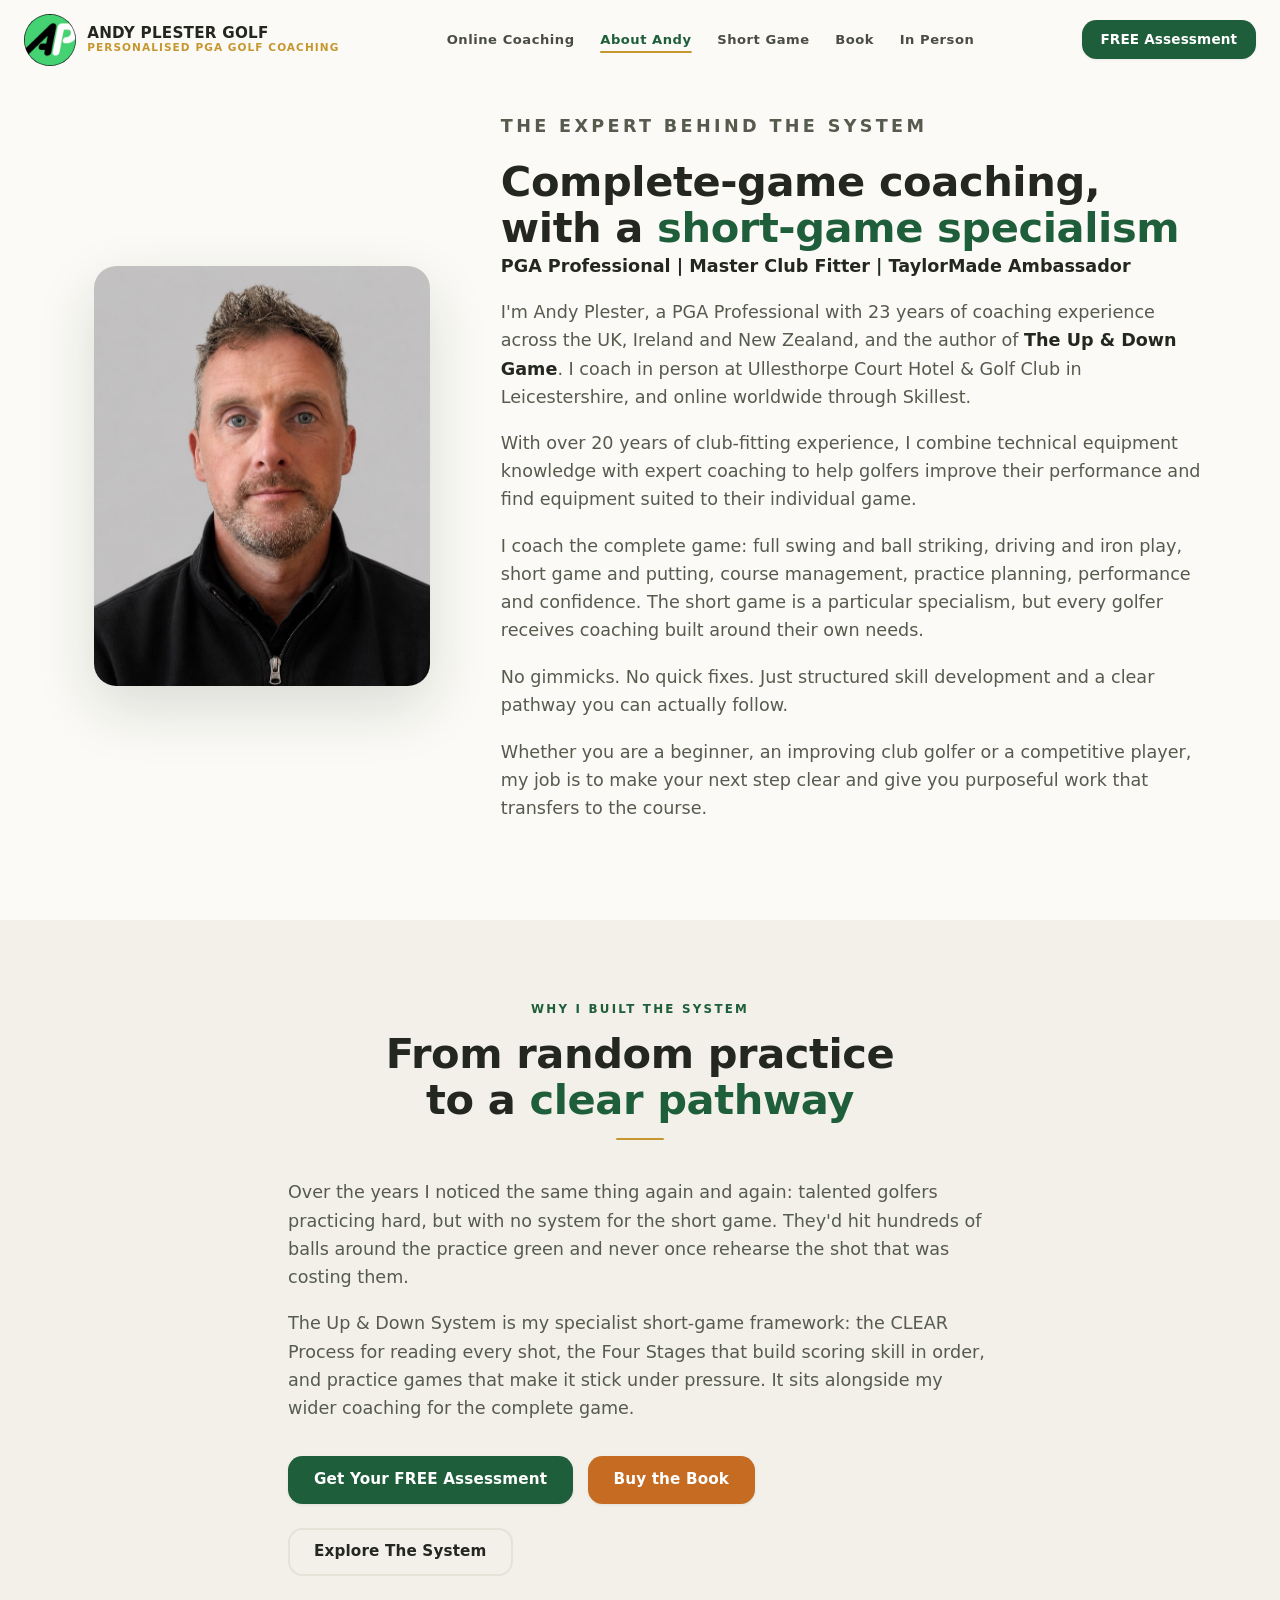
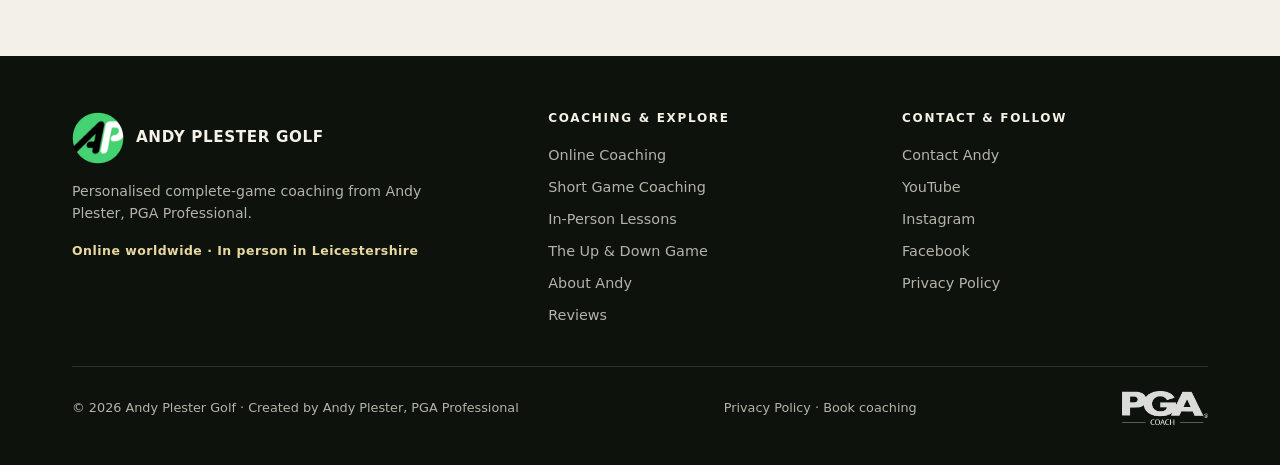
==== commit b1498540: "Preview of number 81" ====
--- a/about.html
+++ b/about.html
@@ -4,31 +4,41 @@
   <meta http-equiv="Content-Security-Policy" data-desk="site-policy" content="default-src 'self'; script-src 'self' 'unsafe-inline' https://www.googletagmanager.com/gtag/js; style-src 'self' 'unsafe-inline' https://fonts.googleapis.com; font-src 'self' https://fonts.gstatic.com data:; img-src 'self' data: https://www.google-analytics.com https://www.googletagmanager.com https://i.ytimg.com; media-src 'self'; connect-src 'self' https://www.google-analytics.com https://*.google-analytics.com https://*.analytics.google.com https://www.googletagmanager.com; frame-src https://www.youtube-nocookie.com https://www.youtube.com; form-action 'self' https://api.web3forms.com https://andyplestergolf.com; object-src 'none'; base-uri 'self'; worker-src 'none'; manifest-src 'self'">
   <meta charset="UTF-8">
   <meta name="viewport" content="width=device-width, initial-scale=1.0">
-  <title>Andy Plester, The Story Behind The Up &amp; Down System</title>
-  <meta name="description" content="Andy Plester is a PGA Professional and author of The Up & Down Game, with 22+ years helping golfers save shots around the green.">
+  <title>About Andy Plester | PGA Professional Golf Coach</title>
+  <meta name="description" content="Meet Andy Plester, PGA Professional, Master Club Fitter and TaylorMade Ambassador, with 23 years of golf coaching experience.">
   <link rel="canonical" href="https://andyplestergolf.com/about.html">
-  <link rel="icon" href="images/ap-logo.png" type="image/png">
+  <link rel="icon" href="favicon.ico?v=20261104" sizes="any">
+  <link rel="icon" type="image/png" sizes="16x16" href="images/favicon-16x16.png?v=20261104">
+  <link rel="icon" type="image/png" sizes="32x32" href="images/favicon-32x32.png?v=20261104">
+  <link rel="icon" type="image/png" sizes="48x48" href="images/favicon-48x48.png?v=20261104">
+  <link rel="apple-touch-icon" sizes="180x180" href="images/apple-touch-icon.png?v=20261104">
+  <link rel="manifest" href="site.webmanifest?v=20261104">
+  <meta name="theme-color" content="#117a4b">
+  <meta property="og:type" content="profile">
+  <meta property="og:site_name" content="Andy Plester Golf">
+  <meta property="og:title" content="About Andy Plester | Andy Plester Golf">
+  <meta property="og:description" content="Meet the PGA Professional, Master Club Fitter, golf author and TaylorMade Ambassador behind Andy Plester Golf.">
+  <meta property="og:url" content="https://andyplestergolf.com/about.html">
+  <meta property="og:image" content="https://andyplestergolf.com/andy-portrait.jpeg">
+  <meta name="twitter:card" content="summary_large_image">
   <link rel="preconnect" href="https://fonts.googleapis.com">
   <link rel="preconnect" href="https://fonts.gstatic.com" crossorigin>
   <link href="https://fonts.googleapis.com/css2?family=Syne:wght@400;500;600;700;800&display=swap" rel="stylesheet">
   <script>document.documentElement.className += " js";</script>
   <link rel="stylesheet" href="brand.css">
+  <script type="application/ld+json">{"@context":"https://schema.org","@type":"Person","name":"Andy Plester","url":"https://andyplestergolf.com/about.html","image":"https://andyplestergolf.com/andy-portrait.jpeg","jobTitle":"PGA Professional, Master Club Fitter and golf coach","description":"PGA Professional with 23 years of coaching experience across the UK, Ireland and New Zealand, more than 20 years of club-fitting experience, golf author and TaylorMade Ambassador.","knowsAbout":["golf coaching","golf club fitting","full swing","short game","putting","course management","practice planning"],"sameAs":["https://skillest.com/coach/andyplester","https://www.youtube.com/@andyplestergolf","https://www.instagram.com/andyplestergolf/","https://www.facebook.com/andyplestergolf/"]}</script>
 </head>
 <body>
   <header class="site-header is-scrolled" id="top">
-    <a href="index.html" class="brand-lockup" aria-label="The Up & Down System, home">
+    <a href="index.html" class="brand-lockup" aria-label="Andy Plester Golf, home">
       <img src="images/ap-logo.png" alt="Andy Plester AP logo" width="52" height="52" class="brand-badge brand-badge--ap">
       <span class="brand-text">
         <span class="brand-name">ANDY PLESTER GOLF</span>
         <span class="brand-strap">Personalised PGA Golf Coaching</span>
       </span>
     </a>
-    <nav class="nav" aria-label="Main">
-      <a href="index.html" class="nav-link">Home</a>
-      <a href="up-and-down-system.html" class="nav-link">The System</a>
-      <a href="book.html" class="nav-link">Book</a>
-      <a href="coaching.html" class="nav-link">Coaching</a>
-      <a href="index.html#in-person" class="nav-link">In Person</a>
+    <nav class="nav" aria-label="Main navigation">
+      <a href="coaching.html" class="nav-link">Online Coaching</a><a href="about.html" class="nav-link">About Andy</a><a href="up-and-down-system.html" class="nav-link">Short Game</a><a href="book.html" class="nav-link">Book</a><a href="index.html#in-person" class="nav-link">In Person</a>
     </nav>
     <a href="https://skillest.com/coach/andyplester#evaluation" class="btn btn-assessment btn-sm header-cta" target="_blank" rel="noopener">FREE Assessment</a>
     <button type="button" class="menu-toggle" aria-label="Open menu" aria-expanded="false" aria-controls="mobile-menu">
@@ -37,11 +47,13 @@
   </header>
   <nav class="mobile-menu" id="mobile-menu" aria-label="Mobile" aria-hidden="true">
     <a href="index.html" class="mobile-link">Home</a>
-    <a href="up-and-down-system.html" class="mobile-link">The System</a>
-    <a href="book.html" class="mobile-link">Book</a>
-    <a href="coaching.html" class="mobile-link">Coaching</a>
-    <a href="index.html#in-person" class="mobile-link">In Person</a>
-    <a href="https://skillest.com/coach/andyplester#evaluation" class="btn btn-assessment" target="_blank" rel="noopener">Get Your FREE Assessment</a>
+    <a href="coaching.html" class="mobile-link">Online Golf Coaching</a>
+    <a href="up-and-down-system.html" class="mobile-link">Short Game Coaching</a>
+    <a href="index.html#in-person" class="mobile-link">In-Person Lessons</a>
+    <a href="book.html" class="mobile-link">The Up &amp; Down Game — Book</a>
+    <a href="about.html" class="mobile-link">About Andy</a>
+    <a href="index.html#reviews" class="mobile-link">Reviews</a>
+    <a href="https://skillest.com/coach/andyplester#evaluation" class="btn btn-assessment" target="_blank" rel="noopener">Get Your FREE Golf Assessment</a>
   </nav>
   <div class="menu-backdrop" aria-hidden="true"></div>
 
@@ -51,15 +63,18 @@
         <div class="about-grid">
           <div class="about-photo reveal">
             <div class="media-frame">
-              <img class="zoom" src="andy-portrait.jpeg" alt="Andy Plester, PGA Professional" width="1638" height="2048">
+              <img class="zoom" src="andy-portrait.jpeg" alt="Andy Plester, PGA Professional" width="950" height="892">
             </div>
           </div>
           <div class="about-body reveal">
             <p class="eyebrow">The expert behind the system</p>
-            <h1 class="section-title">My <em>story</em></h1>
-            <p>I'm Andy Plester, a PGA Professional with over 22 years of coaching experience, and the author of <strong>The Up &amp; Down Game</strong>. I coach in person at <a href="https://maps.google.com/?q=Ullesthorpe+Court+Golf+Club" target="_blank" rel="noopener">Ullesthorpe Court Golf Club &amp; Driving Range</a>, and online worldwide through Skillest.</p>
+            <h1 class="section-title">Complete-game coaching, with a <em>short-game specialism</em></h1>
+            <p><strong>PGA Professional | Master Club Fitter | TaylorMade Ambassador</strong></p>
+            <p>I'm Andy Plester, a PGA Professional with 23 years of coaching experience across the UK, Ireland and New Zealand, and the author of <strong>The Up &amp; Down Game</strong>. I coach in person at Ullesthorpe Court Hotel &amp; Golf Club in Leicestershire, and online worldwide through Skillest.</p>
+            <p>With over 20 years of club-fitting experience, I combine technical equipment knowledge with expert coaching to help golfers improve their performance and find equipment suited to their individual game.</p>
             <p>I coach the complete game: full swing and ball striking, driving and iron play, short game and putting, course management, practice planning, performance and confidence. The short game is a particular specialism, but every golfer receives coaching built around their own needs.</p>
-            <p>No gimmicks. No quick fixes. Just structured skill development and a clear pathway you can actually follow.</p>
+          <p>No gimmicks. No quick fixes. Just structured skill development and a clear pathway you can actually follow.</p>
+          <p>Whether you are a beginner, an improving club golfer or a competitive player, my job is to make your next step clear and give you purposeful work that transfers to the course.</p>
           </div>
         </div>
       </div>
@@ -91,28 +106,24 @@
         <div>
           <div class="footer-brand">
             <img src="images/ap-logo.png" alt="" width="52" height="52">
-            <span class="fb-name">The Up &amp; Down System</span>
+            <span class="fb-name">Andy Plester Golf</span>
           </div>
-          <p class="footer-strap">Practice Smart. Save Shots. A short game system created by PGA Professional &amp; author Andy Plester.</p>
+          <p class="footer-strap">Personalised complete-game coaching from Andy Plester, PGA Professional.</p><p class="footer-credential">Online worldwide · In person in Leicestershire</p>
         </div>
         <div class="footer-col">
-          <h4>Explore</h4>
-          <a href="up-and-down-system.html">The System</a>
-          <a href="book.html">The Book</a>
-          <a href="coaching.html">Coaching</a>
+          <h2>Coaching &amp; Explore</h2><a href="coaching.html">Online Coaching</a><a href="up-and-down-system.html">Short Game Coaching</a><a href="index.html#in-person">In-Person Lessons</a><a href="book.html">The Up &amp; Down Game</a><a href="about.html">About Andy</a><a href="index.html#reviews">Reviews</a>
         </div>
         <div class="footer-col">
-          <h4>Start &amp; Follow</h4>
-          <a href="https://skillest.com/coach/andyplester#evaluation" target="_blank" rel="noopener">Free Assessment</a>
-          <a href="https://www.amazon.co.uk/dp/B0H3FBJCKP" target="_blank" rel="noopener">Buy the Book (Amazon)</a>
+          <h2>Contact &amp; Follow</h2><a href="mailto:andrewplesterpga@gmail.com">Contact Andy</a>
           <a href="https://www.youtube.com/@andyplestergolf" target="_blank" rel="noopener">YouTube</a>
           <a href="https://www.instagram.com/andyplestergolf/" target="_blank" rel="noopener">Instagram</a>
           <a href="https://www.facebook.com/andyplestergolf/" target="_blank" rel="noopener">Facebook</a>
+          <a href="privacy.html">Privacy Policy</a>
         </div>
       </div>
       <div class="footer-bottom">
-        <span>© 2026 The Up &amp; Down System · Created by Andy Plester, PGA Professional</span>
-        <span><a href="privacy.html">Privacy Policy</a> · <a href="#" data-cookie-settings>Cookie settings</a></span>
+        <span>© 2026 Andy Plester Golf · Created by Andy Plester, PGA Professional</span>
+        <span><a href="privacy.html">Privacy Policy</a> · <a href="https://skillest.com/coach/andyplester" target="_blank" rel="noopener">Book coaching</a></span>
         <img src="PGA_Coach%20(1).png" alt="PGA Coach" class="footer-pga" width="120" height="34">
       </div>
     </div>
--- a/brand.css
+++ b/brand.css
@@ -1,5 +1,5 @@
 /* ============================================================
-   THE UP & DOWN SYSTEM — brand design system (light / premium)
+   ANDY PLESTER GOLF — brand design system (light / premium)
    Deep Green #1F5E3B · Gold accent · White · Charcoal
    Single source of truth for all pages.
    ============================================================ */
@@ -25,10 +25,11 @@
   --font-sans:system-ui,-apple-system,"Segoe UI",Roboto,Helvetica,Arial,sans-serif;
   --maxw:74rem;
   --header-h:5rem;
+  --header-h-compact:4rem;
 }
 
 *,*::before,*::after{box-sizing:border-box}
-html{scroll-behavior:smooth}
+html{scroll-behavior:smooth;scroll-padding-top:calc(var(--header-h-compact) + 1rem);overflow-x:hidden}
 body{margin:0;background:var(--bg);color:var(--ink);font-family:var(--font-sans);
   line-height:1.6;-webkit-font-smoothing:antialiased;font-size:16px}
 a{color:var(--green);text-decoration:none}
@@ -77,18 +78,22 @@
 .btn-sm{padding:.65rem 1.05rem;font-size:.85rem}
 
 /* ---------- header ---------- */
-.site-header{position:fixed;top:0;left:0;right:0;z-index:100;
+.site-header{position:fixed;top:0;left:0;right:0;z-index:100;min-height:var(--header-h);
   display:flex;align-items:center;justify-content:space-between;gap:1.25rem;
   padding:.85rem 1.5rem;background:rgba(251,250,246,0);
-  transition:background .3s ease,box-shadow .3s ease,border-color .3s;
+  transition:background .3s ease,box-shadow .3s ease,border-color .3s,padding .25s ease,min-height .25s ease;
   border-bottom:1px solid transparent}
 .site-header.is-scrolled{background:rgba(251,250,246,.92);backdrop-filter:blur(10px);
-  box-shadow:var(--shadow-sm);border-bottom-color:var(--line)}
+  box-shadow:var(--shadow-sm);border-bottom-color:var(--line);min-height:var(--header-h-compact);padding-top:.4rem;padding-bottom:.4rem}
 .brand-lockup{display:flex;align-items:center;gap:.7rem;flex-shrink:0}
 .brand-lockup:hover{text-decoration:none}
 .brand-badge{width:46px;height:46px;border-radius:50%;object-fit:cover;flex:none;
   box-shadow:0 0 0 1px rgba(0,0,0,.06)}
 .brand-badge--ap{width:52px;height:52px;object-fit:contain;border-radius:50%;box-shadow:none}
+.brand-badge--ap,.brand-name,.brand-strap{transition:width .25s ease,height .25s ease,font-size .25s ease,opacity .2s ease}
+.site-header.is-scrolled .brand-badge--ap{width:42px;height:42px}
+.site-header.is-scrolled .brand-name{font-size:.86rem}
+.site-header.is-scrolled .brand-strap{font-size:.58rem}
 .brand-text{display:flex;flex-direction:column;line-height:1.05}
 .brand-name{font-family:var(--font-sans);font-weight:800;font-size:.95rem;
   letter-spacing:.015em;text-transform:uppercase;color:var(--ink);line-height:1}
@@ -98,6 +103,7 @@
 .nav-link{font-size:.82rem;font-weight:600;letter-spacing:.04em;color:var(--ink);opacity:.82;
   transition:opacity .2s,color .2s}
 .nav-link:hover{opacity:1;color:var(--green);text-decoration:none}
+.nav-link[aria-current="page"]{opacity:1;color:var(--green);text-decoration:underline;text-decoration-color:var(--gold);text-underline-offset:.45rem;text-decoration-thickness:2px}
 .nav-link .soon{font-size:.6rem;letter-spacing:.08em;text-transform:uppercase;color:var(--gold);
   vertical-align:super;margin-left:.15rem;font-weight:700}
 .header-cta{flex-shrink:0}
@@ -110,21 +116,25 @@
 .site-header.is-open .menu-toggle-bar:nth-child(2){opacity:0}
 .site-header.is-open .menu-toggle-bar:nth-child(3){transform:translateY(-7px) rotate(-45deg)}
 
-.mobile-menu{position:fixed;top:0;right:0;width:300px;max-width:86vw;height:100dvh;
+.mobile-menu{position:fixed;top:0;right:0;width:340px;max-width:92vw;height:100dvh;
   background:var(--surface);box-shadow:-6px 0 30px rgba(0,0,0,.16);
-  padding:5.5rem 1.5rem 2rem;display:flex;flex-direction:column;gap:.35rem;z-index:98;
-  transform:translateX(100%);transition:transform .3s ease}
+  padding:5.25rem 1.5rem max(1.25rem,env(safe-area-inset-bottom));display:flex;flex-direction:column;gap:.1rem;z-index:98;
+  overflow-y:auto;overscroll-behavior:contain;transform:translateX(100%);visibility:hidden;transition:transform .3s ease,visibility 0s linear .3s}
 .site-header.is-open ~ .mobile-menu,.mobile-menu.is-open{transform:translateX(0)}
-.mobile-link{font-size:1rem;font-weight:600;color:var(--ink);padding:.85rem 0;
+.mobile-menu.is-open{visibility:visible;transition-delay:0s}
+.mobile-menu:target{transform:translateX(0);visibility:visible;transition-delay:0s}
+.mobile-link{font-size:1rem;font-weight:650;color:var(--ink);padding:.72rem .75rem;
   border-bottom:1px solid var(--line)}
 .mobile-link:hover{color:var(--green);text-decoration:none}
-.mobile-menu .btn{margin-top:1.1rem;justify-content:center}
+.mobile-link[aria-current="page"]{color:var(--green);background:var(--green-tint);border-left:3px solid var(--gold);padding-left:.65rem}
+.mobile-menu .btn{margin-top:1rem;justify-content:center;min-height:3.25rem}
 .menu-backdrop{position:fixed;inset:0;background:rgba(14,18,12,.5);z-index:97;opacity:0;
   pointer-events:none;transition:opacity .3s}
 .menu-backdrop.is-visible{opacity:1;pointer-events:auto}
 
 /* ---------- sections ---------- */
 .section{padding:5rem 0}
+[id]{scroll-margin-top:calc(var(--header-h-compact) + 1rem)}
 .section-tight{padding:3.25rem 0}
 .section-head{max-width:44rem;margin:0 0 2.4rem}
 .section-head.center{margin-left:auto;margin-right:auto}
@@ -220,7 +230,70 @@
 .book-meta .tag{background:var(--surface);border:1px solid var(--line);border-radius:var(--pill);
   padding:.25rem .7rem;font-weight:600;color:var(--ink-soft)}
 
+/* ---------- book page ---------- */
+.book-page #clear{scroll-margin-top:calc(var(--header-h) + 1rem)}
+.book-page .hero-grid{grid-template-columns:minmax(0,1fr)}
+.book-page .hero h1{font-size:clamp(2.1rem,5vw,3.65rem);max-width:46rem}
+.book-page .hero-sub{margin-bottom:.75rem}
+.book-intro{max-width:36rem;margin:0 0 1.25rem;color:var(--ink-soft)}
+.clear-process{display:grid;gap:.8rem;max-width:44rem;margin:0 auto}
+.book-learning-grid{display:grid;grid-template-columns:1fr;gap:1rem;max-width:66rem;margin:0 auto}
+.book-learning-grid .card{padding:1.4rem}
+.book-learning-grid .card h3{margin:0 0 .55rem}
+.book-learning-grid .card p{font-size:.94rem;line-height:1.55;margin:0}
+.book-coaching-link{margin:1.35rem 0 0;color:var(--on-dark-soft);font-size:.9rem}
+.book-coaching-link a{color:var(--gold);font-weight:700;text-decoration:underline;text-underline-offset:3px}
+@media(min-width:680px){
+  .book-learning-grid{grid-template-columns:repeat(3,minmax(0,1fr));gap:1.15rem}
+}
+@media(min-width:900px){
+  .book-page .hero-grid{grid-template-columns:minmax(0,1.35fr) minmax(16rem,.65fr)}
+}
+@media(max-width:679px){
+  .book-page .hero{padding-top:calc(var(--header-h) + 1.5rem);padding-bottom:3rem}
+  .book-page .section{padding:3.5rem 0}
+  .book-page .section-head{margin-bottom:1.7rem}
+  .book-page .hero-cta{grid-template-columns:1fr}
+  .book-page .hero-cta .btn{font-size:.9rem;padding:.9rem .75rem}
+  .clear-detail{gap:.8rem;padding:1rem}
+  .clear-detail .cl-badge{width:2.15rem;height:2.15rem;font-size:1rem}
+  .clear-detail h3{font-size:1rem}
+  .clear-detail p{font-size:.9rem;line-height:1.5}
+  .book-learning-grid .card{width:100%}
+}
+
 /* ---------- trust bar ---------- */
+.skillest-proof{padding:1.35rem 0;background:var(--bg)}
+.skillest-proof-inner{max-width:46rem;margin:0 auto;padding:1.25rem 1.5rem;text-align:center;background:var(--surface);
+  border:1px solid var(--green-line);border-radius:var(--radius);box-shadow:var(--shadow-sm)}
+.skillest-proof-heading{margin:0 0 .55rem;color:var(--green);font-size:.7rem;font-weight:800;letter-spacing:.16em;text-transform:uppercase}
+.skillest-rating{display:flex;align-items:center;justify-content:center;gap:1rem}
+.skillest-stars{color:var(--gold);font-size:1.25rem;letter-spacing:.09em;line-height:1}
+.skillest-rating p{display:flex;align-items:baseline;gap:.55rem;margin:0}
+.skillest-rating strong{color:var(--green-deep);font-family:var(--font-display);font-size:2.15rem;line-height:1}
+.skillest-rating span{color:var(--ink-faint);font-size:.75rem;font-weight:700;text-transform:uppercase;letter-spacing:.06em}
+.skillest-figures{display:grid;grid-template-columns:repeat(2,1fr);max-width:30rem;margin:1rem auto .85rem;border-block:1px solid var(--line)}
+.skillest-figures div{padding:.75rem .8rem}
+.skillest-figures div+div{border-left:1px solid var(--line)}
+.skillest-figures dt{color:var(--green);font-family:var(--font-display);font-size:1.35rem;font-weight:700;line-height:1.1}
+.skillest-figures dd{margin:.2rem 0 0;color:var(--ink);font-size:.75rem;font-weight:700}
+.skillest-proof-link{color:var(--green);font-size:.8rem;font-weight:700;text-decoration:underline;text-decoration-color:var(--gold);
+  text-decoration-thickness:1px;text-underline-offset:4px}
+.skillest-proof-link:hover{color:var(--green-deep)}
+.skillest-proof-note{margin:.5rem 0 0;color:var(--ink-faint);font-size:.68rem;letter-spacing:.02em}
+@media(max-width:520px){
+  .skillest-proof{padding:1rem 0}
+  .skillest-proof-inner{padding:1.05rem .85rem}
+  .skillest-rating{gap:.65rem}
+  .skillest-stars{font-size:1.05rem;letter-spacing:.05em}
+  .skillest-rating strong{font-size:1.85rem}
+  .skillest-rating span{position:absolute;width:1px;height:1px;padding:0;margin:-1px;overflow:hidden;clip:rect(0,0,0,0);white-space:nowrap;border:0}
+  .skillest-figures{margin:.8rem auto .7rem}
+  .skillest-figures div{padding:.65rem .35rem}
+  .skillest-figures dt{font-size:1.2rem}
+  .skillest-figures dd{font-size:.68rem}
+}
+
 .trust{background:var(--green-deep);color:var(--on-dark)}
 .trust-inner{display:grid;grid-template-columns:repeat(2,1fr);gap:1.4rem 1rem;
   padding:2.4rem 0}
@@ -248,9 +321,19 @@
 .steps-caption{text-align:center;margin-top:2.6rem;font-size:.98rem;color:var(--ink-soft);
   max-width:40rem;margin-left:auto;margin-right:auto}
 .steps-caption b{color:var(--green)}
+@media(min-width:900px){
+  .steps.steps--four{grid-template-columns:repeat(4,1fr)}
+  .steps.steps--four::before{left:12.5%;right:12.5%}
+}
 @media(max-width:640px){
   .steps{grid-template-columns:1fr;gap:1.9rem;max-width:22rem;margin-left:auto;margin-right:auto}
   .steps::before{display:none}
+}
+.assessment-section{background:linear-gradient(180deg,var(--bg),var(--green-tint))}
+.assessment-section .section-intro{max-width:40rem;margin-left:auto;margin-right:auto}
+.assessment-section .section-cta .btn{min-height:3.25rem}
+@media(max-width:560px){
+  .assessment-section .section-cta .btn{width:100%}
 }
 
 /* ---------- start here cards ---------- */
@@ -309,6 +392,76 @@
 .card .badge-top{align-self:flex-start;background:var(--green-tint);color:var(--green);
   font-size:.68rem;font-weight:700;letter-spacing:.1em;text-transform:uppercase;
   padding:.25rem .6rem;border-radius:var(--pill);margin-bottom:.4rem}
+.plans-section{background:var(--panel)}
+.plan-for{min-height:4.5rem;margin:0 0 1rem;color:var(--ink-soft);font-size:.86rem;line-height:1.5}
+.plan-for strong{color:var(--ink)}
+.plan-positioning{margin:.15rem 0 .55rem;color:var(--green);font-family:var(--font-display);font-size:1rem;font-weight:800;line-height:1.25}
+.card--dark .plan-positioning{color:var(--green-deep)}
+.elite-plan{background:linear-gradient(155deg,var(--surface),#f7f1e3);border-color:#947b3b;box-shadow:0 18px 44px rgba(16,39,31,.16)}
+.package-proof{margin-top:1.75rem}
+.monthly-compare{max-width:46rem;margin:2rem auto 0;padding:1.25rem;background:var(--surface);border:1px solid var(--green-line);border-radius:var(--radius-l);box-shadow:var(--shadow-sm)}
+.monthly-compare h3{text-align:center;font-size:1.15rem;margin:0 0 1rem}
+.compare-grid{width:100%;table-layout:fixed;border-collapse:separate;border-spacing:0;border:1px solid var(--line);border-radius:var(--radius);overflow:hidden;font-size:.82rem;line-height:1.35}
+.compare-grid th,.compare-grid td{padding:.7rem .8rem;border-bottom:1px solid var(--line);text-align:center;overflow-wrap:anywhere}
+.compare-grid tr>*+*{border-left:1px solid var(--line)}
+.compare-grid tr:last-child>*{border-bottom:0}
+.compare-grid thead th{background:var(--green-deep);color:#fff;font-weight:800}
+.compare-grid thead th.elite-column{background:linear-gradient(135deg,var(--green-deep),var(--dark));box-shadow:inset 0 3px 0 var(--gold)}
+.compare-grid thead td,.compare-grid tbody th{width:25%;background:var(--panel);color:var(--ink);font-weight:700;text-align:left}
+.compare-grid td strong{display:block;color:var(--green);font-size:1rem}
+.compare-grid td span{color:var(--ink-faint);font-size:.72rem}
+.compare-actions td{background:var(--panel)}
+.compare-actions .btn{width:100%;padding:.7rem .4rem;font-size:.8rem}
+.one-off-prompt{display:flex;align-items:center;justify-content:space-between;gap:1.5rem;margin-top:1.25rem;padding:1.35rem 1.5rem;border:1px solid rgba(191,151,75,.35);border-radius:var(--radius);background:linear-gradient(135deg,#fff 0%,#f8f4ea 100%);box-shadow:var(--shadow-sm)}
+.one-off-prompt div{max-width:44rem}
+.one-off-prompt h3{margin:0 0 .35rem;color:var(--green-deep);font-size:1.15rem}
+.one-off-prompt p{margin:0;color:var(--ink-soft);font-size:.9rem;line-height:1.6}
+.one-off-prompt .btn{flex:0 0 auto;text-align:center}
+.sr-only{position:absolute;width:1px;height:1px;padding:0;margin:-1px;overflow:hidden;clip:rect(0,0,0,0);white-space:nowrap;border:0}
+.coaching-value{background:linear-gradient(180deg,var(--bg),var(--green-tint))}
+.benefit-grid{display:grid;grid-template-columns:1fr;gap:1rem;max-width:70rem;margin:2.5rem auto 0}
+.benefit-card{background:var(--surface);border:1px solid var(--line);border-top:2px solid var(--gold);border-radius:var(--radius-l);padding:1.4rem;box-shadow:var(--shadow-sm)}
+.benefit-icon{display:grid;place-items:center;width:2.25rem;height:2.25rem;margin-bottom:.9rem;border-radius:50%;background:var(--green-tint);color:var(--green);font-size:1.1rem;font-weight:800}
+.benefit-card h3{font-size:1rem;margin:0 0 .4rem}
+.benefit-card p{margin:0;color:var(--ink-soft);font-size:.88rem}
+@media(min-width:620px){.benefit-grid{grid-template-columns:repeat(2,1fr)}}
+@media(min-width:1000px){.benefit-grid{grid-template-columns:repeat(4,1fr)}}
+.coaching-entry{background:var(--panel)}
+.coaching-entry-panel{border:1px solid rgba(200,169,81,.45)}
+.coaching-entry-panel .hero-cta{justify-content:center}
+.entry-secondary{display:inline-flex;align-items:center;color:#fff;font-weight:800;text-decoration:underline;text-decoration-color:var(--gold);text-underline-offset:5px}
+.entry-secondary:hover{color:var(--gold)}
+@media(max-width:560px){.coaching-entry-panel .hero-cta{align-items:stretch}.entry-secondary{justify-content:center;padding:.7rem}}
+.coaching-faq{background:var(--bg)}
+.faq-list{max-width:46rem;margin:0 auto;border-top:1px solid var(--line)}
+.faq-list details{border-bottom:1px solid var(--line);padding:0 1rem}
+.faq-list summary{cursor:pointer;padding:1.15rem 2rem 1.15rem 0;color:var(--ink);font-family:var(--font-display);font-weight:700;list-style-position:outside}
+.faq-list p{margin:0;padding:0 0 1.15rem;color:var(--ink-soft)}
+.faq-list a{text-decoration:underline;text-underline-offset:3px}
+@media(max-width:520px){
+  .coaching-value{padding-bottom:2.75rem}
+  .coaching-value .section-head{margin-bottom:1.5rem}
+  .coaching-value .benefit-grid{margin-top:1.5rem;gap:.75rem}
+  .coaching-value .benefit-card{padding:1.05rem 1.1rem}
+  .plans-section{padding-top:3rem}
+  .plans-section .section-head{margin-bottom:1.65rem}
+  .plans-section .cards{gap:1rem}
+  .plans-section .featured-plan{transform:none}
+  .monthly-compare{padding:1rem .7rem;margin-top:1.5rem}
+  .compare-grid{font-size:.72rem}
+  .compare-grid th,.compare-grid td{padding:.65rem .35rem}
+  .compare-grid thead th{font-size:.7rem}
+  .compare-actions .btn{min-height:2.75rem;font-size:.74rem}
+  .one-off-prompt{display:block;padding:1.15rem;text-align:center}
+  .one-off-prompt .btn{width:100%;margin-top:1rem}
+  .plans-section + .section{padding:3.25rem 0}
+  .plans-section + .section .section-head{margin-bottom:1.5rem}
+  .plans-section + .section .steps.steps--four{grid-template-columns:repeat(2,minmax(0,1fr));gap:1.35rem .8rem;margin-top:1.5rem;max-width:30rem}
+  .plans-section + .section .step-icon{width:3.8rem;height:3.8rem;margin-bottom:.75rem}
+  .plans-section + .section .step-icon svg{width:23px;height:23px}
+  .plans-section + .section .step h3{font-size:.92rem;margin-bottom:.3rem}
+  .plans-section + .section .step p{font-size:.78rem;line-height:1.45}
+}
 
 /* ---------- four stages (dark showcase) ---------- */
 .stages{background:var(--dark);color:var(--on-dark)}
@@ -339,6 +492,17 @@
 .quote cite{font-style:normal;font-weight:700;color:var(--ink);font-size:.88rem}
 .quote .stars{color:var(--gold);font-size:.85rem;letter-spacing:.1em;margin-bottom:.6rem}
 .results-note{margin-top:1.5rem;font-size:.9rem;color:var(--ink-faint);text-align:center}
+.skillest-reviews{background:linear-gradient(180deg,var(--panel),var(--bg))}
+.results-grid--three{max-width:68rem;margin-inline:auto}
+.quote cite span{color:var(--ink-faint);font-weight:600}
+.reviews-link{text-align:center;margin:1.6rem 0 0}
+.reviews-link a{color:var(--green);font-weight:800;text-decoration:underline;text-underline-offset:4px}
+.reviews-cta{max-width:52rem;margin:2.5rem auto 0;padding:clamp(1.6rem,4vw,2.5rem);text-align:center;
+  background:var(--green-deep);color:var(--on-dark);border:1px solid rgba(200,169,81,.45);border-radius:var(--radius-l);box-shadow:var(--shadow)}
+.reviews-cta h3{color:#fff;font-size:clamp(1.45rem,3vw,2rem);margin:0 0 .7rem}
+.reviews-cta p{max-width:42rem;margin:0 auto 1.4rem;color:var(--on-dark-soft)}
+@media(min-width:900px){.results-grid.results-grid--three{grid-template-columns:repeat(3,1fr)}}
+@media(max-width:560px){.reviews-cta .btn{width:100%}}
 
 /* ---------- about ---------- */
 .about-grid{display:grid;gap:2.5rem;align-items:center;grid-template-columns:1fr}
@@ -346,8 +510,9 @@
 .about-photo{display:flex;justify-content:center}
 .about-photo .media-frame{width:100%;max-width:21rem;aspect-ratio:4/5}
 .about-photo .media-frame img{object-position:center 18%}
-.about-body p{font-size:1.1rem;color:var(--ink-soft)}
+.about-body p{font-size:1.1rem;color:var(--ink-soft);margin-bottom:1.15rem}
 .about-body .btn{margin-top:.6rem}
+@media(max-width:759px){#about.section{padding-bottom:2.75rem}}
 
 /* ---------- socials ---------- */
 .social-grid{display:grid;gap:1rem;grid-template-columns:1fr;margin-top:.5rem}
@@ -372,12 +537,6 @@
   font-size:.68rem;letter-spacing:.14em;text-transform:uppercase;padding:.3rem .8rem;border-radius:var(--pill)}
 .club h2{color:var(--on-dark);font-size:clamp(1.7rem,4vw,2.6rem);margin:1rem 0 .6rem}
 .club-lead{color:var(--on-dark-soft);font-size:1.12rem;max-width:34rem}
-.club-benefits{list-style:none;padding:0;margin:1.8rem 0;display:grid;gap:.7rem 1.5rem;
-  grid-template-columns:1fr}
-@media(min-width:640px){.club-benefits{grid-template-columns:1fr 1fr}}
-.club-benefits li{display:flex;gap:.6rem;align-items:center;color:var(--on-dark);font-weight:600}
-.club-benefits svg{width:18px;height:18px;stroke:var(--gold);fill:none;stroke-width:2;flex:none}
-
 /* ---------- footer ---------- */
 .site-footer{background:var(--dark);color:var(--on-dark-soft);padding:3.5rem 0 2.5rem}
 .footer-top{display:grid;gap:2rem;grid-template-columns:1fr;margin-bottom:2.2rem}
@@ -387,7 +546,7 @@
 .footer-brand .fb-name{font-family:var(--font-display);font-weight:800;color:var(--on-dark);
   letter-spacing:.04em;text-transform:uppercase;font-size:.95rem}
 .footer-strap{font-size:.88rem;color:var(--on-dark-soft);max-width:22rem}
-.footer-col h4{color:var(--on-dark);font-size:.75rem;letter-spacing:.14em;text-transform:uppercase;
+.footer-col h4,.footer-col h2{color:var(--on-dark);font-size:.75rem;letter-spacing:.14em;text-transform:uppercase;
   margin:0 0 .9rem;font-family:var(--font-sans);font-weight:700}
 .footer-col a{display:block;color:var(--on-dark-soft);font-size:.9rem;padding:.28rem 0}
 .footer-col a:hover{color:var(--gold);text-decoration:none}
@@ -397,6 +556,8 @@
 .footer-bottom a{color:var(--on-dark-soft)}
 .footer-bottom a:hover{color:var(--gold)}
 .footer-pga{height:34px;width:auto;opacity:.85}
+.footer-credential{margin:.55rem 0 0;color:var(--gold-soft);font-size:.78rem;font-weight:700;letter-spacing:.04em}
+.booking-note{margin:1rem 0 0;color:var(--on-dark-soft);font-size:.82rem}
 
 /* ---------- cookie banner ---------- */
 .privacy-banner{position:fixed;bottom:0;left:0;right:0;z-index:200;background:rgba(14,18,12,.97);
@@ -408,39 +569,15 @@
 .privacy-banner a{color:var(--gold);text-decoration:underline}
 .privacy-banner .pb-actions{display:flex;gap:1rem;align-items:center;flex-shrink:0}
 
-/* ---------- forms (assessment / waiting list) ---------- */
-.form-panel{background:var(--surface);border:1px solid var(--line);border-radius:var(--radius-l);
-  box-shadow:var(--shadow);padding:2rem 1.75rem;max-width:38rem;margin:0 auto}
-@media(min-width:640px){.form-panel{padding:2.5rem 2.5rem}}
-.field{display:flex;flex-direction:column;gap:.4rem;margin-bottom:1.1rem}
-.field label,.legend{font-size:.85rem;font-weight:700;color:var(--ink)}
-.field .hint{font-weight:500;color:var(--ink-faint)}
-.field input,.field textarea,.field select{font-family:var(--font-sans);font-size:1rem;color:var(--ink);
-  background:var(--bg);border:1px solid var(--line);border-radius:var(--radius-s);padding:.7rem .85rem;
-  transition:border-color .2s,box-shadow .2s}
-.field textarea{min-height:5rem;resize:vertical}
-.field input:focus,.field textarea:focus,.field select:focus{outline:none;border-color:var(--green);
-  box-shadow:0 0 0 3px var(--green-tint)}
-fieldset.field{border:none;padding:0;margin-bottom:1.1rem}
-.radio-row{display:flex;gap:1.25rem;margin-top:.3rem}
-.radio-row label{display:inline-flex;align-items:center;gap:.4rem;font-weight:500;color:var(--ink-soft)}
-.form-disclaimer{font-size:.8rem;color:var(--ink-faint);line-height:1.55;margin:.4rem 0 1rem}
-.form-consent{display:flex;gap:.6rem;align-items:flex-start;font-size:.85rem;color:var(--ink-soft);
-  margin:0 0 1.3rem;cursor:pointer}
-.form-consent input{margin-top:.15rem;flex:none;width:1.05rem;height:1.05rem;accent-color:var(--green)}
-.form-consent a{color:var(--green);text-decoration:underline}
-.honeypot{position:absolute;left:-9999px;height:0;width:0;overflow:hidden}
-.thanks-panel{max-width:38rem;margin:0 auto;text-align:center;background:var(--surface);
-  border:1px solid var(--line);border-radius:var(--radius-l);box-shadow:var(--shadow);padding:2.5rem 2rem}
-.thanks-panel h2{font-size:1.6rem;margin-bottom:.6rem}
-.thanks-panel .hero-cta{justify-content:center;margin-top:1.4rem}
-
 /* ---------- reveal + motion ---------- */
 /* hidden state only applies when JS is active (html.js) so no-JS users see everything */
 html.js .reveal{opacity:0;transform:translateY(26px);
   transition:opacity .75s cubic-bezier(.22,.61,.36,1) var(--rd,0ms),
              transform .75s cubic-bezier(.22,.61,.36,1) var(--rd,0ms)}
 html.js .reveal.in{opacity:1;transform:none}
+/* Keep above-the-fold content visible immediately on slower phones and in-app browsers. */
+html.js .hero .reveal{opacity:1;transform:none;transition:none}
+html.js .hero .reveal .zoom{transform:none;transition:none}
 /* subtle image zoom-in inside a revealing element */
 html.js .reveal .zoom{transform:scale(1.09);transition:transform 1.3s cubic-bezier(.22,.61,.36,1) var(--rd,0ms)}
 html.js .reveal.in .zoom{transform:scale(1)}
@@ -448,6 +585,22 @@
 @media(max-width:860px){
   .nav,.header-cta{display:none}
   .menu-toggle{display:flex}
+}
+@media(max-width:560px){
+  :root{--header-h:4.5rem;--header-h-compact:3.65rem}
+  .site-header{padding:.55rem 1rem}
+  .brand-badge--ap{width:44px;height:44px}
+  .site-header.is-scrolled .brand-badge--ap{width:36px;height:36px}
+  .brand-name{font-size:.82rem}
+  .brand-strap{font-size:.56rem;letter-spacing:.07em}
+  .site-header.is-scrolled .brand-strap{opacity:0;height:0;overflow:hidden}
+  .section{padding:3.75rem 0}
+  .section-tight{padding:2.75rem 0}
+  .section-head{margin-bottom:1.8rem}
+  .hero{padding-top:calc(var(--header-h) + 1.5rem);padding-bottom:3rem}
+  .hero h1{font-size:clamp(2rem,10vw,2.65rem)}
+  .section-title{font-size:clamp(1.65rem,8vw,2.15rem)}
+  .wrap{padding-inline:1.15rem}
 }
 @media(prefers-reduced-motion:reduce){
   html{scroll-behavior:auto}
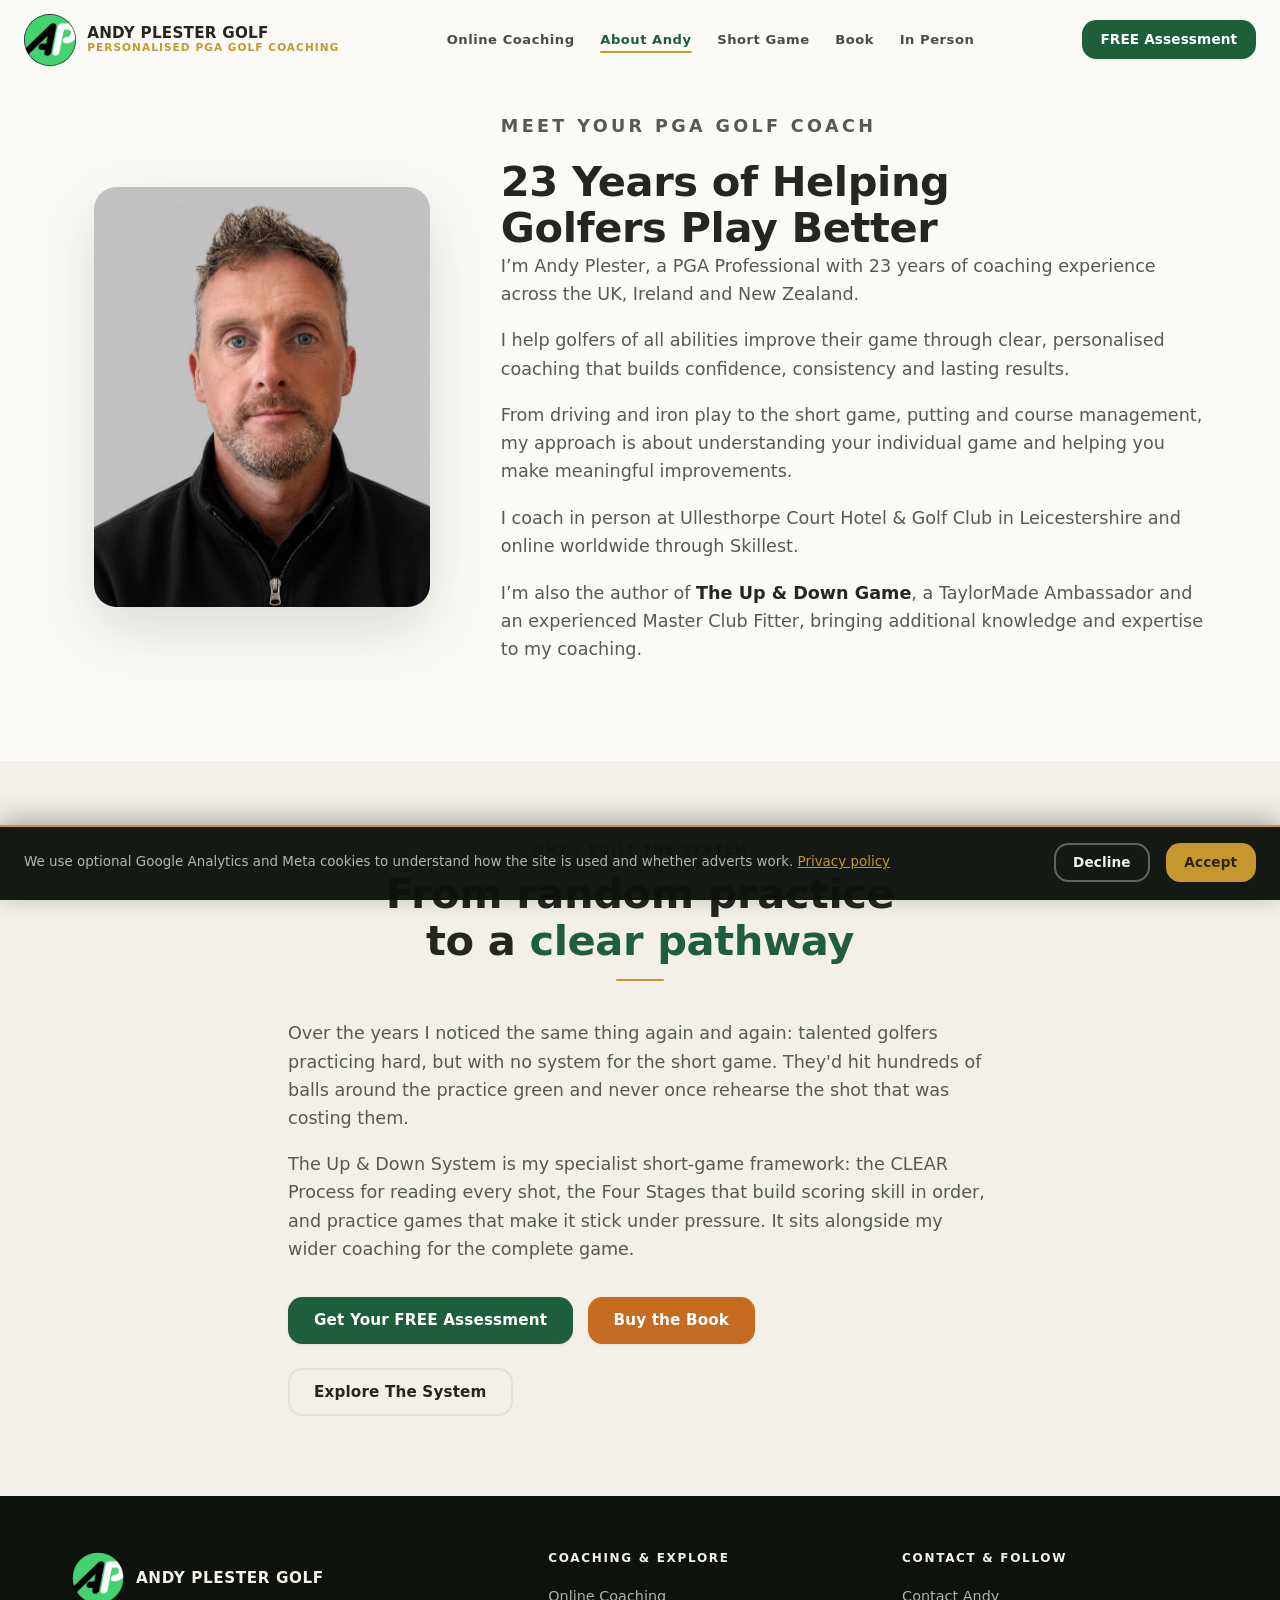
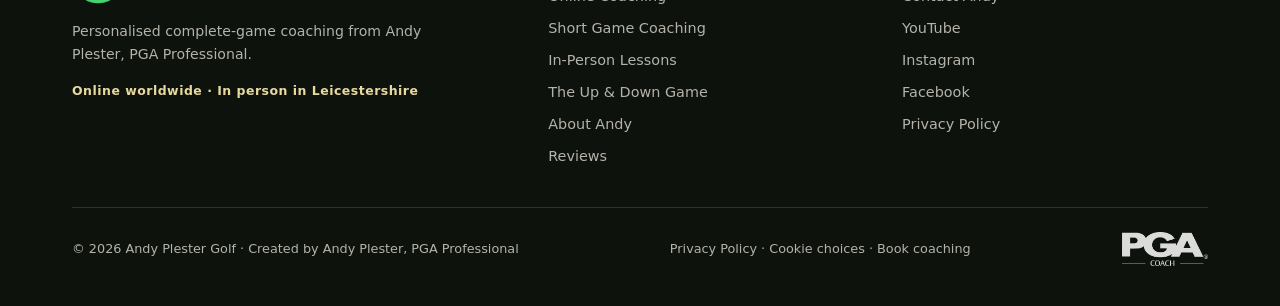
==== commit f91386e2: "Preview of number 107" ====
--- a/about.html
+++ b/about.html
@@ -2,10 +2,25 @@
 <html lang="en">
 <head><meta name="robots" content="noindex, nofollow">
   <meta http-equiv="Content-Security-Policy" data-desk="site-policy" content="default-src 'self'; script-src 'self' 'unsafe-inline' https://www.googletagmanager.com/gtag/js; style-src 'self' 'unsafe-inline' https://fonts.googleapis.com; font-src 'self' https://fonts.gstatic.com data:; img-src 'self' data: https://www.google-analytics.com https://www.googletagmanager.com https://i.ytimg.com; media-src 'self'; connect-src 'self' https://www.google-analytics.com https://*.google-analytics.com https://*.analytics.google.com https://www.googletagmanager.com; frame-src https://www.youtube-nocookie.com https://www.youtube.com; form-action 'self' https://api.web3forms.com https://andyplestergolf.com; object-src 'none'; base-uri 'self'; worker-src 'none'; manifest-src 'self'">
+  <script>
+    window.enableGoogleAnalytics = function () {
+      if (window.googleAnalyticsLoaded) return;
+      window.googleAnalyticsLoaded = true;
+      window.dataLayer = window.dataLayer || [];
+      window.gtag = function () { window.dataLayer.push(arguments); };
+      window.gtag('js', new Date());
+      window.gtag('config', 'G-MDRBPBXDRX');
+      var script = document.createElement('script');
+      script.async = true;
+      script.src = 'https://www.googletagmanager.com/gtag/js?id=G-MDRBPBXDRX';
+      document.head.appendChild(script);
+    };
+    try { if (localStorage.getItem('apg-cookie-choice') === 'accept') window.enableGoogleAnalytics(); } catch (e) {}
+  </script>
   <meta charset="UTF-8">
   <meta name="viewport" content="width=device-width, initial-scale=1.0">
   <title>About Andy Plester | PGA Professional Golf Coach</title>
-  <meta name="description" content="Meet Andy Plester, PGA Professional, Master Club Fitter and TaylorMade Ambassador, with 23 years of golf coaching experience.">
+  <meta name="description" content="Meet Andy Plester, an experienced PGA Professional offering personalised, complete-game golf coaching, backed by 23 years of coaching experience.">
   <link rel="canonical" href="https://andyplestergolf.com/about.html">
   <link rel="icon" href="favicon.ico?v=20261104" sizes="any">
   <link rel="icon" type="image/png" sizes="16x16" href="images/favicon-16x16.png?v=20261104">
@@ -17,7 +32,7 @@
   <meta property="og:type" content="profile">
   <meta property="og:site_name" content="Andy Plester Golf">
   <meta property="og:title" content="About Andy Plester | Andy Plester Golf">
-  <meta property="og:description" content="Meet the PGA Professional, Master Club Fitter, golf author and TaylorMade Ambassador behind Andy Plester Golf.">
+  <meta property="og:description" content="Meet Andy Plester, an experienced PGA Professional offering personalised, complete-game golf coaching, backed by 23 years of experience.">
   <meta property="og:url" content="https://andyplestergolf.com/about.html">
   <meta property="og:image" content="https://andyplestergolf.com/andy-portrait.jpeg">
   <meta name="twitter:card" content="summary_large_image">
@@ -26,7 +41,7 @@
   <link href="https://fonts.googleapis.com/css2?family=Syne:wght@400;500;600;700;800&display=swap" rel="stylesheet">
   <script>document.documentElement.className += " js";</script>
   <link rel="stylesheet" href="brand.css">
-  <script type="application/ld+json">{"@context":"https://schema.org","@type":"Person","name":"Andy Plester","url":"https://andyplestergolf.com/about.html","image":"https://andyplestergolf.com/andy-portrait.jpeg","jobTitle":"PGA Professional, Master Club Fitter and golf coach","description":"PGA Professional with 23 years of coaching experience across the UK, Ireland and New Zealand, more than 20 years of club-fitting experience, golf author and TaylorMade Ambassador.","knowsAbout":["golf coaching","golf club fitting","full swing","short game","putting","course management","practice planning"],"sameAs":["https://skillest.com/coach/andyplester","https://www.youtube.com/@andyplestergolf","https://www.instagram.com/andyplestergolf/","https://www.facebook.com/andyplestergolf/"]}</script>
+  <script type="application/ld+json">{"@context":"https://schema.org","@type":"Person","name":"Andy Plester","url":"https://andyplestergolf.com/about.html","image":"https://andyplestergolf.com/andy-portrait.jpeg","jobTitle":"PGA Professional and golf coach","description":"PGA Professional with 23 years of coaching experience across the UK, Ireland and New Zealand, helping golfers improve their complete game through clear, personalised coaching.","knowsAbout":["golf coaching","full swing","driving","iron play","short game","putting","course management","practice planning","golf club fitting"],"sameAs":["https://skillest.com/coach/andyplester","https://www.youtube.com/@andyplestergolf","https://www.instagram.com/andyplestergolf/","https://www.facebook.com/andyplestergolf/"]}</script>
 </head>
 <body>
   <header class="site-header is-scrolled" id="top">
@@ -61,20 +76,19 @@
     <section class="section" style="padding-top:calc(var(--header-h) + 2rem)">
       <div class="wrap">
         <div class="about-grid">
-          <div class="about-photo reveal">
+          <div class="about-photo">
             <div class="media-frame">
               <img class="zoom" src="andy-portrait.jpeg" alt="Andy Plester, PGA Professional" width="950" height="892">
             </div>
           </div>
-          <div class="about-body reveal">
-            <p class="eyebrow">The expert behind the system</p>
-            <h1 class="section-title">Complete-game coaching, with a <em>short-game specialism</em></h1>
-            <p><strong>PGA Professional | Master Club Fitter | TaylorMade Ambassador</strong></p>
-            <p>I'm Andy Plester, a PGA Professional with 23 years of coaching experience across the UK, Ireland and New Zealand, and the author of <strong>The Up &amp; Down Game</strong>. I coach in person at Ullesthorpe Court Hotel &amp; Golf Club in Leicestershire, and online worldwide through Skillest.</p>
-            <p>With over 20 years of club-fitting experience, I combine technical equipment knowledge with expert coaching to help golfers improve their performance and find equipment suited to their individual game.</p>
-            <p>I coach the complete game: full swing and ball striking, driving and iron play, short game and putting, course management, practice planning, performance and confidence. The short game is a particular specialism, but every golfer receives coaching built around their own needs.</p>
-          <p>No gimmicks. No quick fixes. Just structured skill development and a clear pathway you can actually follow.</p>
-          <p>Whether you are a beginner, an improving club golfer or a competitive player, my job is to make your next step clear and give you purposeful work that transfers to the course.</p>
+          <div class="about-body">
+            <p class="eyebrow">Meet Your PGA Golf Coach</p>
+            <h1 class="section-title">23 Years of Helping Golfers Play Better</h1>
+            <p>I’m Andy Plester, a PGA Professional with 23 years of coaching experience across the UK, Ireland and New Zealand.</p>
+            <p>I help golfers of all abilities improve their game through clear, personalised coaching that builds confidence, consistency and lasting results.</p>
+            <p>From driving and iron play to the short game, putting and course management, my approach is about understanding your individual game and helping you make meaningful improvements.</p>
+            <p>I coach in person at Ullesthorpe Court Hotel &amp; Golf Club in Leicestershire and online worldwide through Skillest.</p>
+            <p>I’m also the author of <strong>The Up &amp; Down Game</strong>, a TaylorMade Ambassador and an experienced Master Club Fitter, bringing additional knowledge and expertise to my coaching.</p>
           </div>
         </div>
       </div>
@@ -123,7 +137,7 @@
       </div>
       <div class="footer-bottom">
         <span>© 2026 Andy Plester Golf · Created by Andy Plester, PGA Professional</span>
-        <span><a href="privacy.html">Privacy Policy</a> · <a href="https://skillest.com/coach/andyplester" target="_blank" rel="noopener">Book coaching</a></span>
+        <span><a href="privacy.html">Privacy Policy</a> · <a href="#" data-cookie-choices>Cookie choices</a> · <a href="https://skillest.com/coach/andyplester" target="_blank" rel="noopener">Book coaching</a></span>
         <img src="PGA_Coach%20(1).png" alt="PGA Coach" class="footer-pga" width="120" height="34">
       </div>
     </div>
--- a/brand.css
+++ b/brand.css
@@ -568,6 +568,12 @@
 .privacy-banner p{margin:0;font-size:.84rem;flex:1;min-width:220px;line-height:1.5}
 .privacy-banner a{color:var(--gold);text-decoration:underline}
 .privacy-banner .pb-actions{display:flex;gap:1rem;align-items:center;flex-shrink:0}
+@media(max-width:560px){
+  .privacy-banner{padding:.85rem 1rem 1rem;gap:.75rem}
+  .privacy-banner p{font-size:.78rem;min-width:100%}
+  .privacy-banner .pb-actions{width:100%;gap:.65rem}
+  .privacy-banner .pb-actions .btn{flex:1}
+}
 
 /* ---------- reveal + motion ---------- */
 /* hidden state only applies when JS is active (html.js) so no-JS users see everything */
@@ -608,3 +614,35 @@
   *{animation-duration:.001ms !important;animation-iteration-count:1 !important;
     transition-duration:.001ms !important}
 }
+
+/* ---------- free golf assessment landing page ---------- */
+.assessment-page{background:var(--bg)}
+.assessment-wrap{width:100%;max-width:72rem;margin-inline:auto;padding-inline:1.15rem}
+.assessment-narrow{max-width:50rem}
+.assessment-header{height:4.5rem;padding:.55rem 1rem;display:flex;align-items:center;justify-content:space-between;background:#fff;border-bottom:1px solid var(--line)}
+.assessment-header .brand-badge--ap{width:44px;height:44px}
+.assessment-privacy{font-size:.78rem;font-weight:700;color:var(--green);text-decoration:underline;text-underline-offset:3px}
+.assessment-hero{background:radial-gradient(circle at 85% 12%,rgba(200,169,81,.18),transparent 34%),linear-gradient(145deg,var(--green-deep),#173f2b);color:var(--on-dark);padding:2.3rem 0 3rem}
+.assessment-hero-grid{display:grid;gap:2.3rem;align-items:center}
+.assessment-hero h1{color:#fff;font-size:clamp(2.15rem,10vw,3.7rem);line-height:1.04;margin:.75rem 0 1rem;letter-spacing:-.035em}
+.assessment-hero-copy>p:not(.eyebrow):not(.assessment-note){color:var(--on-dark-soft);font-size:1.02rem;line-height:1.65;max-width:38rem}
+.assessment-hero-copy .assessment-lead{font-size:1.14rem!important;color:#fff!important}
+.assessment-hero-copy .assessment-lead strong{color:#fff}
+.assessment-main-cta{width:100%;margin-top:1.1rem;text-align:center}
+.assessment-note{text-align:center;color:var(--gold-soft);font-size:.72rem;margin:.7rem 0 0}
+.assessment-video-placeholder{min-height:16rem;border:1px solid rgba(255,255,255,.25);border-radius:var(--radius-l);background:linear-gradient(rgba(14,18,12,.42),rgba(14,18,12,.72)),url('coaching-hero.webp') center 28%/cover;display:flex;flex-direction:column;align-items:center;justify-content:center;text-align:center;padding:2rem;box-shadow:var(--shadow)}
+.assessment-video-placeholder strong{font-size:1.08rem;color:#fff;margin:.8rem 0 .35rem}.assessment-video-placeholder span:last-child{font-size:.84rem;color:var(--on-dark-soft);max-width:22rem}
+.assessment-play{display:grid;place-items:center;width:3.5rem;height:3.5rem;padding-left:.2rem;border-radius:50%;background:var(--gold);color:var(--green-deep);font-size:1.25rem;box-shadow:0 8px 24px rgba(0,0,0,.3)}
+.assessment-steps{display:grid;gap:1rem}.assessment-steps article{background:#fff;border:1px solid var(--line);border-radius:var(--radius);padding:1.4rem;box-shadow:var(--shadow-sm)}
+.assessment-steps article>span{display:grid;place-items:center;width:2.4rem;height:2.4rem;border-radius:50%;background:var(--green);color:#fff;font-weight:800;margin-bottom:.9rem}.assessment-steps h3{font-size:1.05rem;margin:0 0 .45rem}.assessment-steps p{font-size:.9rem;color:var(--ink-soft);margin:0}
+.assessment-workflow-note{text-align:center;color:var(--ink-faint);font-size:.82rem;margin:1.25rem 0 0}
+.assessment-process-cta{text-align:center;margin-top:1.15rem}.assessment-process-cta .btn{width:100%}.assessment-process-cta small{display:block;color:var(--ink-faint);font-size:.72rem;margin-top:.65rem}
+.assessment-suits{background:var(--panel)}.assessment-suits-grid{display:grid;gap:2rem;align-items:center}.assessment-suits-grid>div:first-child>p:last-child{color:var(--ink-soft)}
+.assessment-area-grid{display:grid;gap:.8rem}.assessment-area-grid article{background:#fff;border-left:3px solid var(--gold);border-radius:var(--radius);padding:1.15rem 1.25rem;box-shadow:var(--shadow-sm)}.assessment-area-grid article>span{color:var(--green);font-size:1.4rem}.assessment-area-grid h3{font-size:1rem;margin:.25rem 0}.assessment-area-grid p{font-size:.85rem;color:var(--ink-soft);margin:0}
+.assessment-proof{background:var(--green-deep);color:var(--on-dark)}.assessment-proof .section-title{color:#fff}.assessment-proof .section-intro{color:var(--on-dark-soft)}
+.assessment-trust{display:grid;grid-template-columns:auto 1fr;max-width:46rem;margin:0 auto 2rem;border:1px solid rgba(255,255,255,.15);border-radius:var(--radius);overflow:hidden}.assessment-trust>*{padding:.75rem 1rem;border-bottom:1px solid rgba(255,255,255,.12)}.assessment-trust strong{color:var(--gold);font-family:var(--font-display)}.assessment-trust span{color:var(--on-dark-soft);font-size:.82rem}
+.assessment-review-grid{max-width:58rem;margin-inline:auto}.assessment-proof .reviews-link a{color:var(--gold)}
+.assessment-faq .faq-list{max-width:none}.assessment-final{text-align:center;background:linear-gradient(145deg,#102d20,var(--green));color:var(--on-dark);padding:4rem 0}.assessment-final h2{color:#fff;font-size:clamp(1.8rem,7vw,3rem);margin:.6rem 0}.assessment-final p{color:var(--on-dark-soft);margin:0 auto 1.4rem}.assessment-final .btn{width:100%}.assessment-final small{display:block;color:var(--gold-soft);margin-top:.8rem}
+.assessment-footer{background:var(--dark);color:var(--on-dark-soft);padding:1.4rem 0;font-size:.74rem}.assessment-footer .assessment-wrap{display:flex;flex-wrap:wrap;gap:.5rem 1.2rem;justify-content:space-between}.assessment-footer a{color:var(--on-dark-soft);text-decoration:underline}
+@media(max-width:699px){.assessment-page .section{padding:3rem 0}.assessment-page .section-head{margin-bottom:1.45rem}.assessment-steps{gap:.82rem}.assessment-steps article{padding:1.15rem}.assessment-steps article>span{margin-bottom:.7rem}.assessment-suits-grid{gap:1.65rem}.assessment-area-grid{gap:.68rem}.assessment-area-grid article{padding:.95rem 1.05rem}.assessment-proof .section-head{margin-bottom:1.5rem}.assessment-trust{margin-bottom:1.65rem}.assessment-faq .faq-list{gap:.65rem}.assessment-final{padding:3.25rem 0}}
+@media(min-width:700px){.assessment-header{padding-inline:2rem}.assessment-hero{padding:4.5rem 0}.assessment-hero-grid{grid-template-columns:1.08fr .92fr;gap:4rem}.assessment-main-cta{width:auto}.assessment-note{text-align:left}.assessment-video-placeholder{min-height:28rem}.assessment-steps{grid-template-columns:repeat(3,1fr)}.assessment-process-cta .btn{width:auto}.assessment-suits-grid{grid-template-columns:.9fr 1.1fr;gap:4rem}.assessment-review-grid{grid-template-columns:repeat(2,1fr)}.assessment-final .btn{width:auto}}
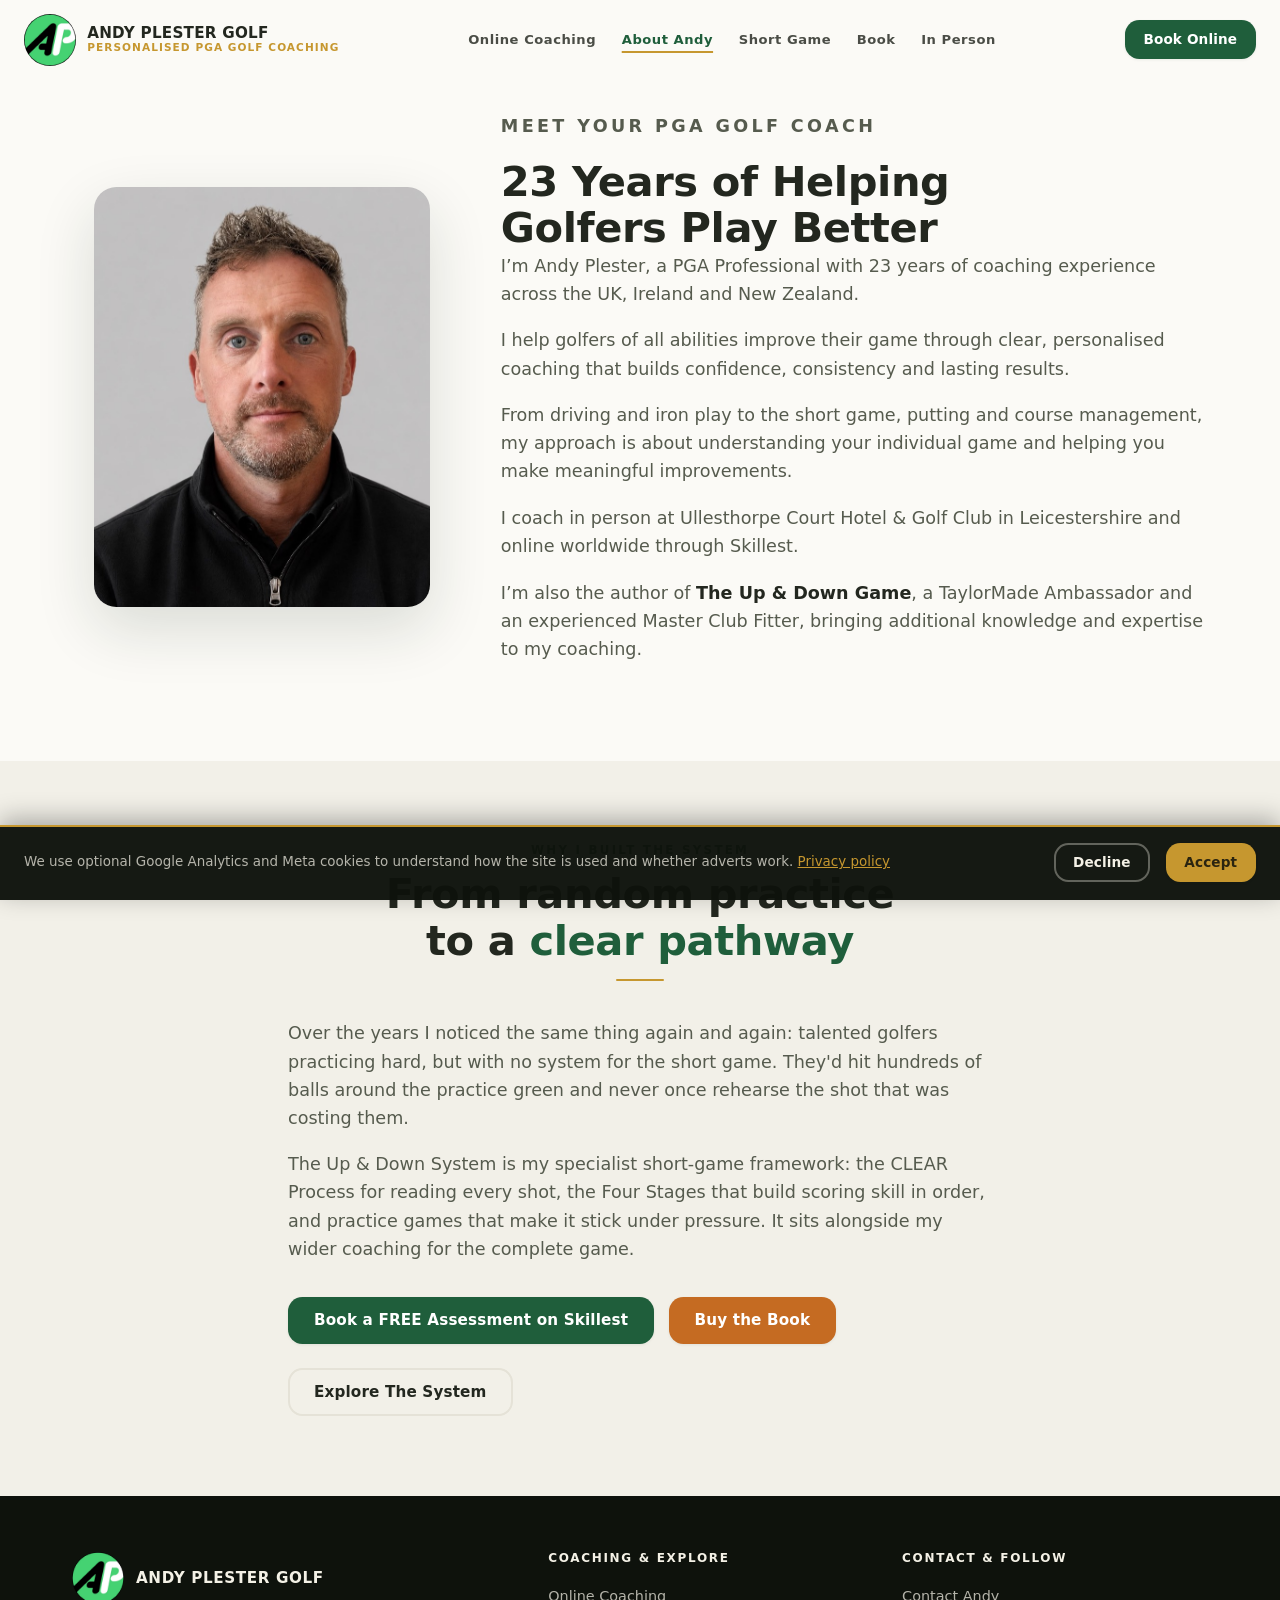
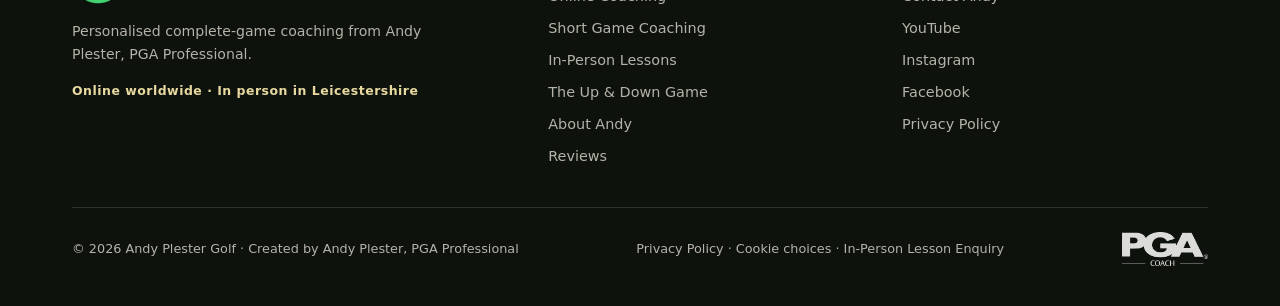
==== commit a4d743a8: "Preview of number 118" ====
--- a/about.html
+++ b/about.html
@@ -55,7 +55,7 @@
     <nav class="nav" aria-label="Main navigation">
       <a href="coaching.html" class="nav-link">Online Coaching</a><a href="about.html" class="nav-link">About Andy</a><a href="up-and-down-system.html" class="nav-link">Short Game</a><a href="book.html" class="nav-link">Book</a><a href="index.html#in-person" class="nav-link">In Person</a>
     </nav>
-    <a href="https://skillest.com/coach/andyplester#evaluation" class="btn btn-assessment btn-sm header-cta" target="_blank" rel="noopener">FREE Assessment</a>
+    <a href="https://skillest.com/coach/andyplester" class="btn btn-assessment btn-sm header-cta" target="_blank" rel="noopener">Book Online</a>
     <button type="button" class="menu-toggle" aria-label="Open menu" aria-expanded="false" aria-controls="mobile-menu">
       <span class="menu-toggle-bar"></span><span class="menu-toggle-bar"></span><span class="menu-toggle-bar"></span>
     </button>
@@ -68,7 +68,7 @@
     <a href="book.html" class="mobile-link">The Up &amp; Down Game — Book</a>
     <a href="about.html" class="mobile-link">About Andy</a>
     <a href="index.html#reviews" class="mobile-link">Reviews</a>
-    <a href="https://skillest.com/coach/andyplester#evaluation" class="btn btn-assessment" target="_blank" rel="noopener">Get Your FREE Golf Assessment</a>
+    <a href="https://skillest.com/coach/andyplester" class="btn btn-assessment" target="_blank" rel="noopener">Book Online via Skillest</a>
   </nav>
   <div class="menu-backdrop" aria-hidden="true"></div>
 
@@ -105,7 +105,7 @@
           <p>Over the years I noticed the same thing again and again: talented golfers practicing hard, but with no system for the short game. They'd hit hundreds of balls around the practice green and never once rehearse the shot that was costing them.</p>
           <p>The Up &amp; Down System is my specialist short-game framework: the CLEAR Process for reading every shot, the Four Stages that build scoring skill in order, and practice games that make it stick under pressure. It sits alongside my wider coaching for the complete game.</p>
           <div class="hero-cta" style="margin-top:1.5rem">
-            <a href="https://skillest.com/coach/andyplester#evaluation" class="btn btn-assessment" target="_blank" rel="noopener">Get Your FREE Assessment</a>
+            <a href="https://skillest.com/coach/andyplester#evaluation" class="btn btn-assessment" target="_blank" rel="noopener">Book a FREE Assessment on Skillest</a>
             <a href="https://www.amazon.co.uk/dp/B0H3FBJCKP" class="btn btn-book" target="_blank" rel="noopener">Buy the Book</a>
             <a href="up-and-down-system.html" class="btn btn-ghost">Explore The System</a>
           </div>
@@ -137,7 +137,7 @@
       </div>
       <div class="footer-bottom">
         <span>© 2026 Andy Plester Golf · Created by Andy Plester, PGA Professional</span>
-        <span><a href="privacy.html">Privacy Policy</a> · <a href="#" data-cookie-choices>Cookie choices</a> · <a href="https://skillest.com/coach/andyplester" target="_blank" rel="noopener">Book coaching</a></span>
+        <span><a href="privacy.html">Privacy Policy</a> · <a href="#" data-cookie-choices>Cookie choices</a> · <a href="mailto:andrewplesterpga@gmail.com?subject=In-person%20golf%20coaching%20enquiry">In-Person Lesson Enquiry</a></span>
         <img src="PGA_Coach%20(1).png" alt="PGA Coach" class="footer-pga" width="120" height="34">
       </div>
     </div>
--- a/brand.css
+++ b/brand.css
@@ -157,6 +157,7 @@
 .hero-credit span{font-size:.82rem;line-height:1.3;color:var(--ink-soft)}
 .hero-credit b{color:var(--ink);font-size:.9rem}
 .hero-cta{display:flex;flex-wrap:wrap;gap:.9rem}
+.in-person-cta{justify-content:center}
 .hero-modes{display:flex;flex-wrap:wrap;gap:.7rem;margin-top:.85rem}
 .hero-venue{margin:.85rem 0 0;font-size:.85rem;color:var(--ink-faint)}
 .hero-venue a{color:var(--green);font-weight:600;text-decoration:underline;text-underline-offset:2px}
